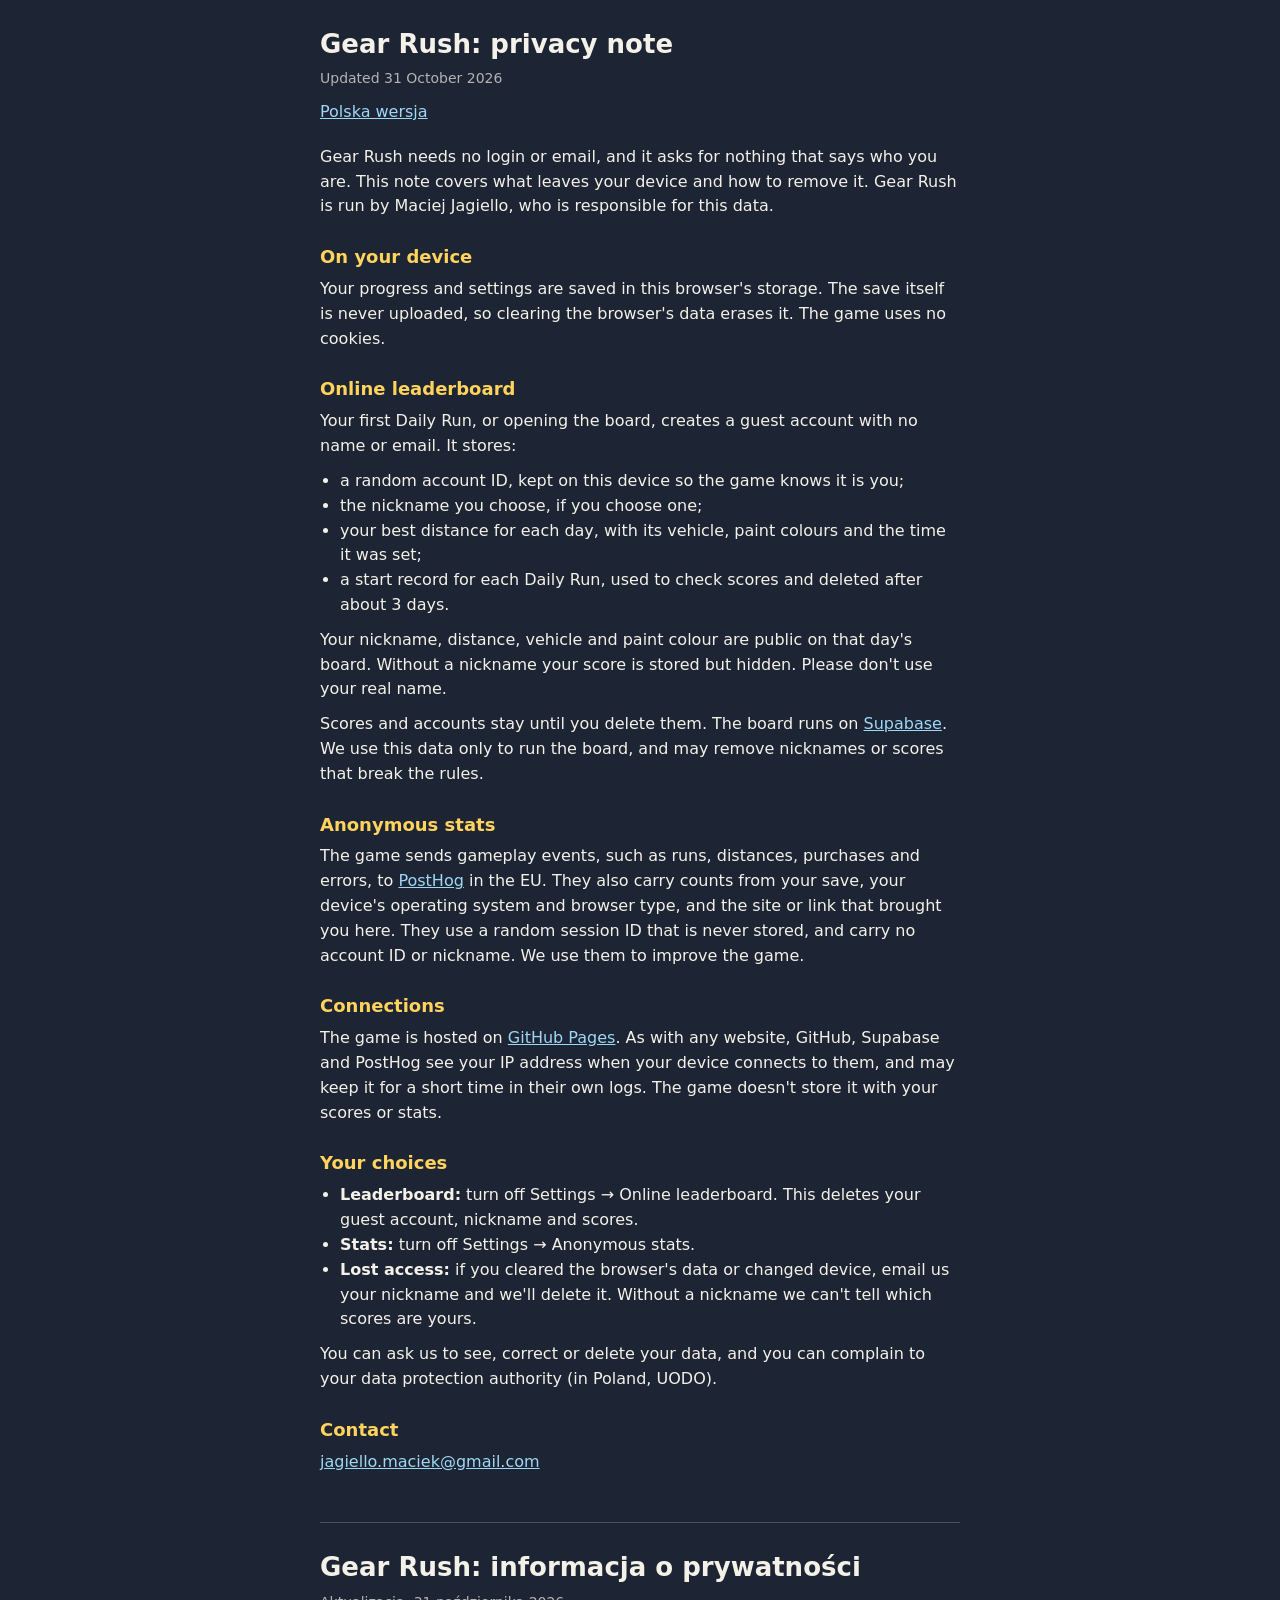
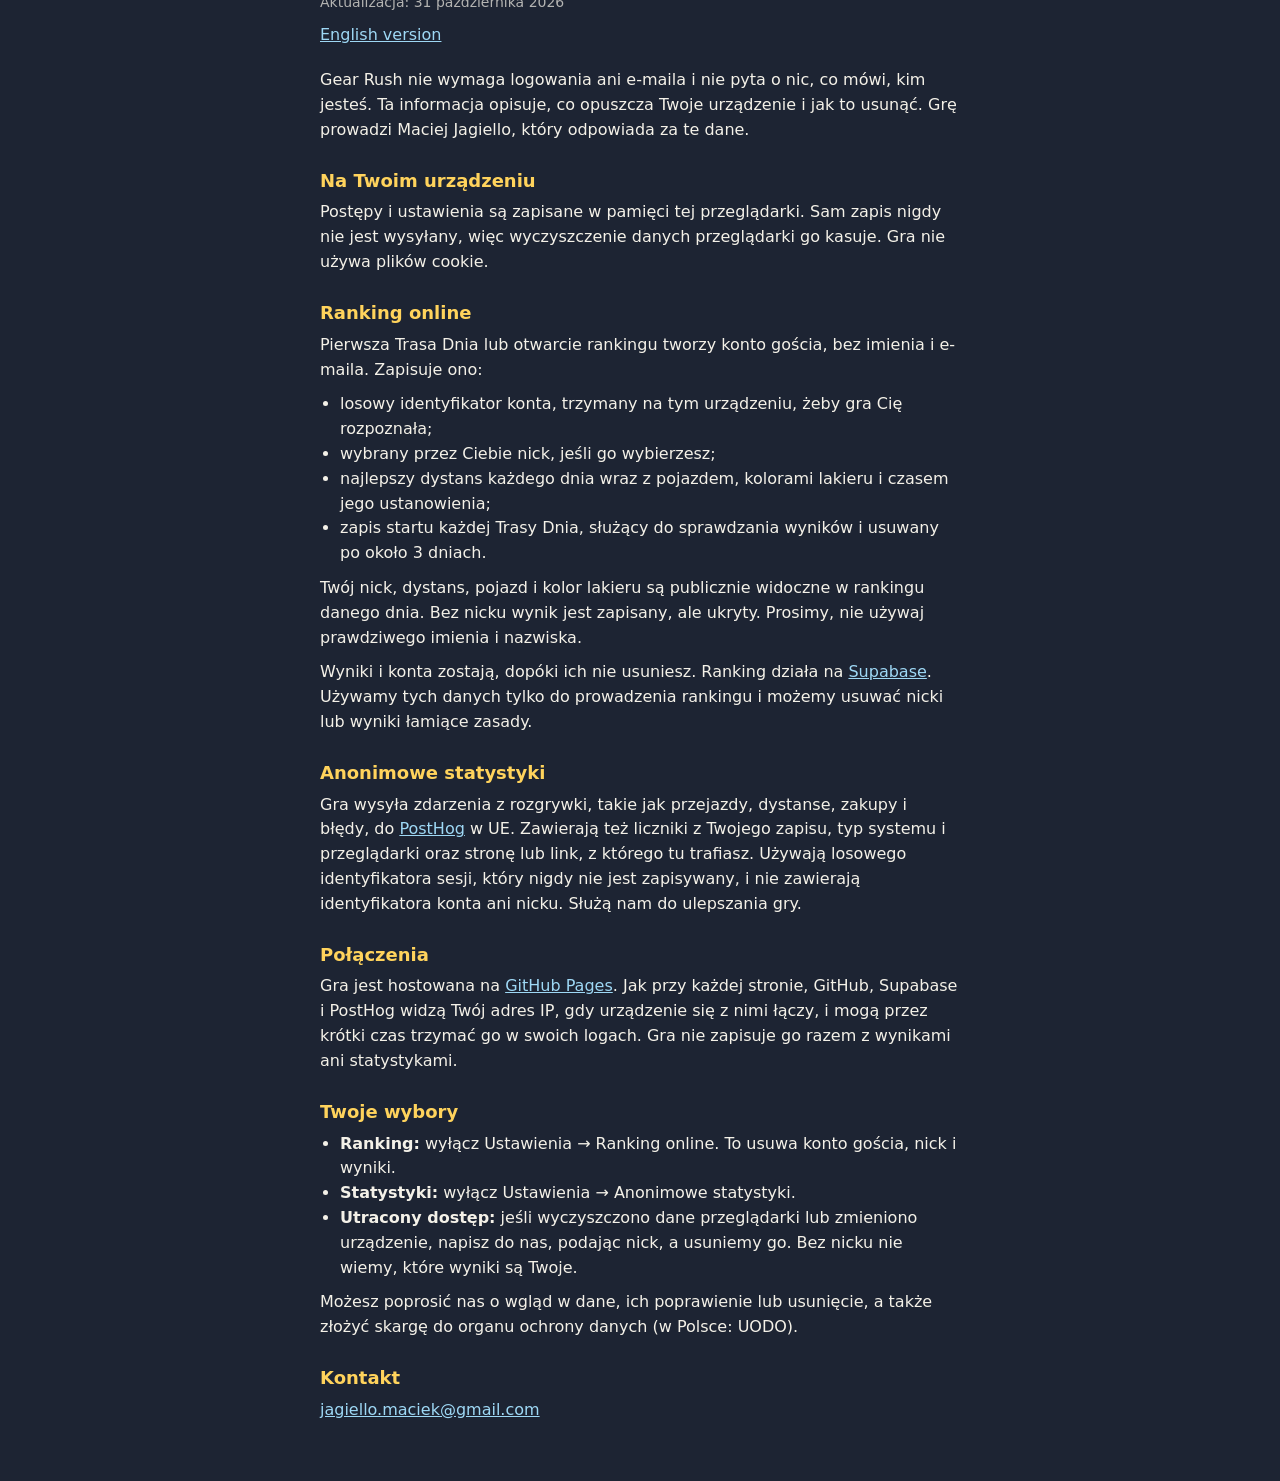
==== privacy.html @ ef878d37 "Deploy Gear Rush 0.20.0 (9a7d1e7)" ====
<!doctype html>
<html lang="en">
  <head>
    <meta charset="UTF-8" />
    <meta name="viewport" content="width=device-width, initial-scale=1" />
    <meta name="robots" content="noindex" />
    <title>Gear Rush: privacy note</title>
    <link rel="icon" type="image/svg+xml" href="favicon.svg" />
    <style>
      body { margin: 0; background: #1d2433; color: #f4f1e8; font: 16px/1.55 system-ui, -apple-system, "Segoe UI", Roboto, sans-serif; }
      main { max-width: 640px; margin: 0 auto; padding: 24px 20px 48px; }
      h1 { font-size: 26px; margin: 0 0 4px; }
      h2 { font-size: 18px; margin: 24px 0 6px; color: #ffd35c; }
      p, ul { margin: 0 0 10px; }
      ul { padding-left: 20px; }
      a { color: #9ed8f5; }
      .meta { opacity: 0.7; font-size: 14px; }
      .lang { margin: 0 0 20px; }
      section + section { margin-top: 48px; padding-top: 24px; border-top: 1px solid rgba(255, 255, 255, 0.2); }
    </style>
  </head>
  <body>
    <main>
      <section id="en" lang="en">
        <h1>Gear Rush: privacy note</h1>
        <p class="meta">Updated 31 October 2026</p>
        <p class="lang"><a href="#pl">Polska wersja</a></p>
        <p>Gear Rush needs no login or email, and it asks for nothing that says who you are. This note covers what leaves your device and how to remove it. Gear Rush is run by Maciej Jagiello, who is responsible for this data.</p>

        <h2>On your device</h2>
        <p>Your progress and settings are saved in this browser's storage. The save itself is never uploaded, so clearing the browser's data erases it. The game uses no cookies.</p>

        <h2>Online leaderboard</h2>
        <p>Your first Daily Run, or opening the board, creates a guest account with no name or email. It stores:</p>
        <ul>
          <li>a random account ID, kept on this device so the game knows it is you;</li>
          <li>the nickname you choose, if you choose one;</li>
          <li>your best distance for each day, with its vehicle, paint colours and the time it was set;</li>
          <li>a start record for each Daily Run, used to check scores and deleted after about 3 days.</li>
        </ul>
        <p>Your nickname, distance, vehicle and paint colour are public on that day's board. Without a nickname your score is stored but hidden. Please don't use your real name.</p>
        <p>Scores and accounts stay until you delete them. The board runs on <a href="https://supabase.com/privacy">Supabase</a>. We use this data only to run the board, and may remove nicknames or scores that break the rules.</p>

        <h2>Anonymous stats</h2>
        <p>The game sends gameplay events, such as runs, distances, purchases and errors, to <a href="https://posthog.com/privacy">PostHog</a> in the EU. They also carry counts from your save, your device's operating system and browser type, and the site or link that brought you here. They use a random session ID that is never stored, and carry no account ID or nickname. We use them to improve the game.</p>

        <h2>Connections</h2>
        <p>The game is hosted on <a href="https://docs.github.com/en/site-policy/privacy-policies/github-general-privacy-statement">GitHub Pages</a>. As with any website, GitHub, Supabase and PostHog see your IP address when your device connects to them, and may keep it for a short time in their own logs. The game doesn't store it with your scores or stats.</p>

        <h2>Your choices</h2>
        <ul>
          <li><strong>Leaderboard:</strong> turn off Settings → Online leaderboard. This deletes your guest account, nickname and scores.</li>
          <li><strong>Stats:</strong> turn off Settings → Anonymous stats.</li>
          <li><strong>Lost access:</strong> if you cleared the browser's data or changed device, email us your nickname and we'll delete it. Without a nickname we can't tell which scores are yours.</li>
        </ul>
        <p>You can ask us to see, correct or delete your data, and you can complain to your data protection authority (in Poland, UODO).</p>

        <h2>Contact</h2>
        <p><a href="mailto:jagiello.maciek@gmail.com">jagiello.maciek@gmail.com</a></p>
      </section>

      <section id="pl" lang="pl">
        <h1>Gear Rush: informacja o prywatności</h1>
        <p class="meta">Aktualizacja: 31 października 2026</p>
        <p class="lang"><a href="#en">English version</a></p>
        <p>Gear Rush nie wymaga logowania ani e-maila i nie pyta o nic, co mówi, kim jesteś. Ta informacja opisuje, co opuszcza Twoje urządzenie i jak to usunąć. Grę prowadzi Maciej Jagiello, który odpowiada za te dane.</p>

        <h2>Na Twoim urządzeniu</h2>
        <p>Postępy i ustawienia są zapisane w pamięci tej przeglądarki. Sam zapis nigdy nie jest wysyłany, więc wyczyszczenie danych przeglądarki go kasuje. Gra nie używa plików cookie.</p>

        <h2>Ranking online</h2>
        <p>Pierwsza Trasa Dnia lub otwarcie rankingu tworzy konto gościa, bez imienia i e-maila. Zapisuje ono:</p>
        <ul>
          <li>losowy identyfikator konta, trzymany na tym urządzeniu, żeby gra Cię rozpoznała;</li>
          <li>wybrany przez Ciebie nick, jeśli go wybierzesz;</li>
          <li>najlepszy dystans każdego dnia wraz z pojazdem, kolorami lakieru i czasem jego ustanowienia;</li>
          <li>zapis startu każdej Trasy Dnia, służący do sprawdzania wyników i usuwany po około 3 dniach.</li>
        </ul>
        <p>Twój nick, dystans, pojazd i kolor lakieru są publicznie widoczne w rankingu danego dnia. Bez nicku wynik jest zapisany, ale ukryty. Prosimy, nie używaj prawdziwego imienia i nazwiska.</p>
        <p>Wyniki i konta zostają, dopóki ich nie usuniesz. Ranking działa na <a href="https://supabase.com/privacy">Supabase</a>. Używamy tych danych tylko do prowadzenia rankingu i możemy usuwać nicki lub wyniki łamiące zasady.</p>

        <h2>Anonimowe statystyki</h2>
        <p>Gra wysyła zdarzenia z rozgrywki, takie jak przejazdy, dystanse, zakupy i błędy, do <a href="https://posthog.com/privacy">PostHog</a> w UE. Zawierają też liczniki z Twojego zapisu, typ systemu i przeglądarki oraz stronę lub link, z którego tu trafiasz. Używają losowego identyfikatora sesji, który nigdy nie jest zapisywany, i nie zawierają identyfikatora konta ani nicku. Służą nam do ulepszania gry.</p>

        <h2>Połączenia</h2>
        <p>Gra jest hostowana na <a href="https://docs.github.com/en/site-policy/privacy-policies/github-general-privacy-statement">GitHub Pages</a>. Jak przy każdej stronie, GitHub, Supabase i PostHog widzą Twój adres IP, gdy urządzenie się z nimi łączy, i mogą przez krótki czas trzymać go w swoich logach. Gra nie zapisuje go razem z wynikami ani statystykami.</p>

        <h2>Twoje wybory</h2>
        <ul>
          <li><strong>Ranking:</strong> wyłącz Ustawienia → Ranking online. To usuwa konto gościa, nick i wyniki.</li>
          <li><strong>Statystyki:</strong> wyłącz Ustawienia → Anonimowe statystyki.</li>
          <li><strong>Utracony dostęp:</strong> jeśli wyczyszczono dane przeglądarki lub zmieniono urządzenie, napisz do nas, podając nick, a usuniemy go. Bez nicku nie wiemy, które wyniki są Twoje.</li>
        </ul>
        <p>Możesz poprosić nas o wgląd w dane, ich poprawienie lub usunięcie, a także złożyć skargę do organu ochrony danych (w Polsce: UODO).</p>

        <h2>Kontakt</h2>
        <p><a href="mailto:jagiello.maciek@gmail.com">jagiello.maciek@gmail.com</a></p>
      </section>
    </main>
  </body>
</html>
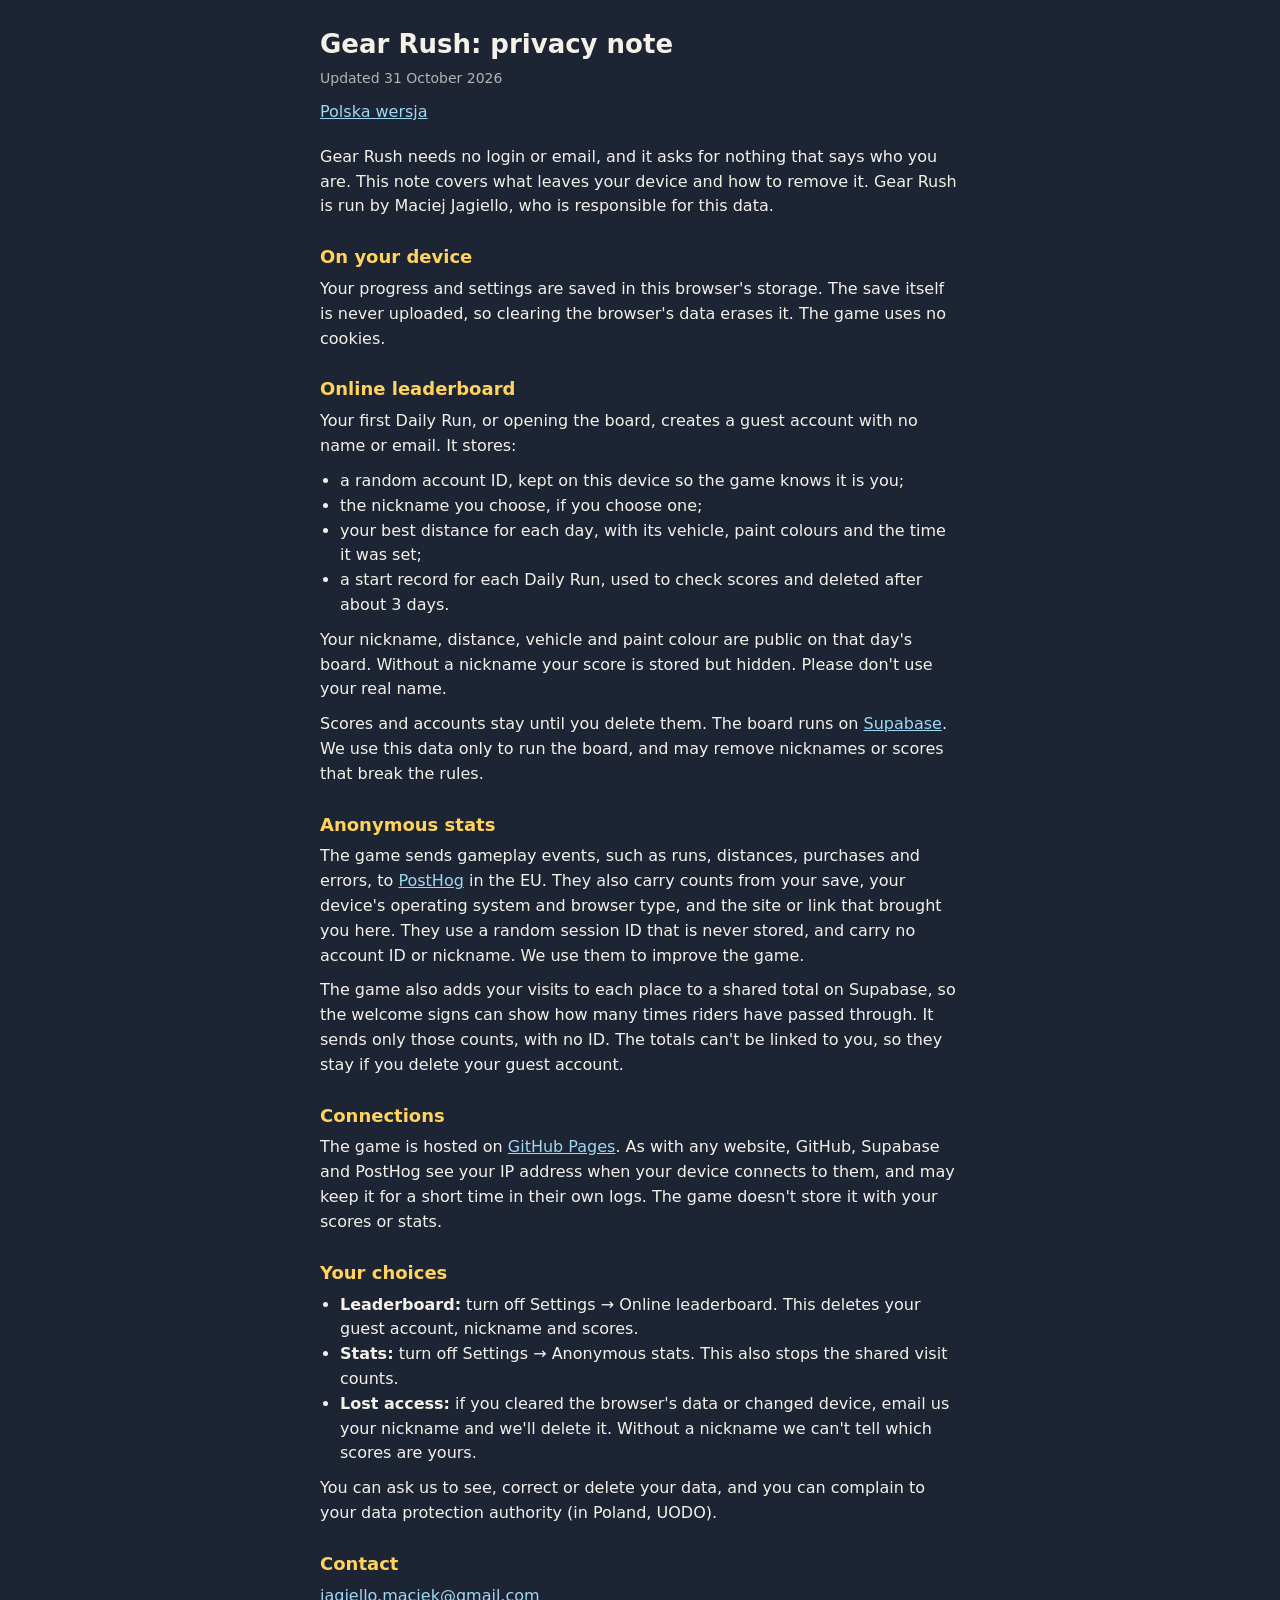
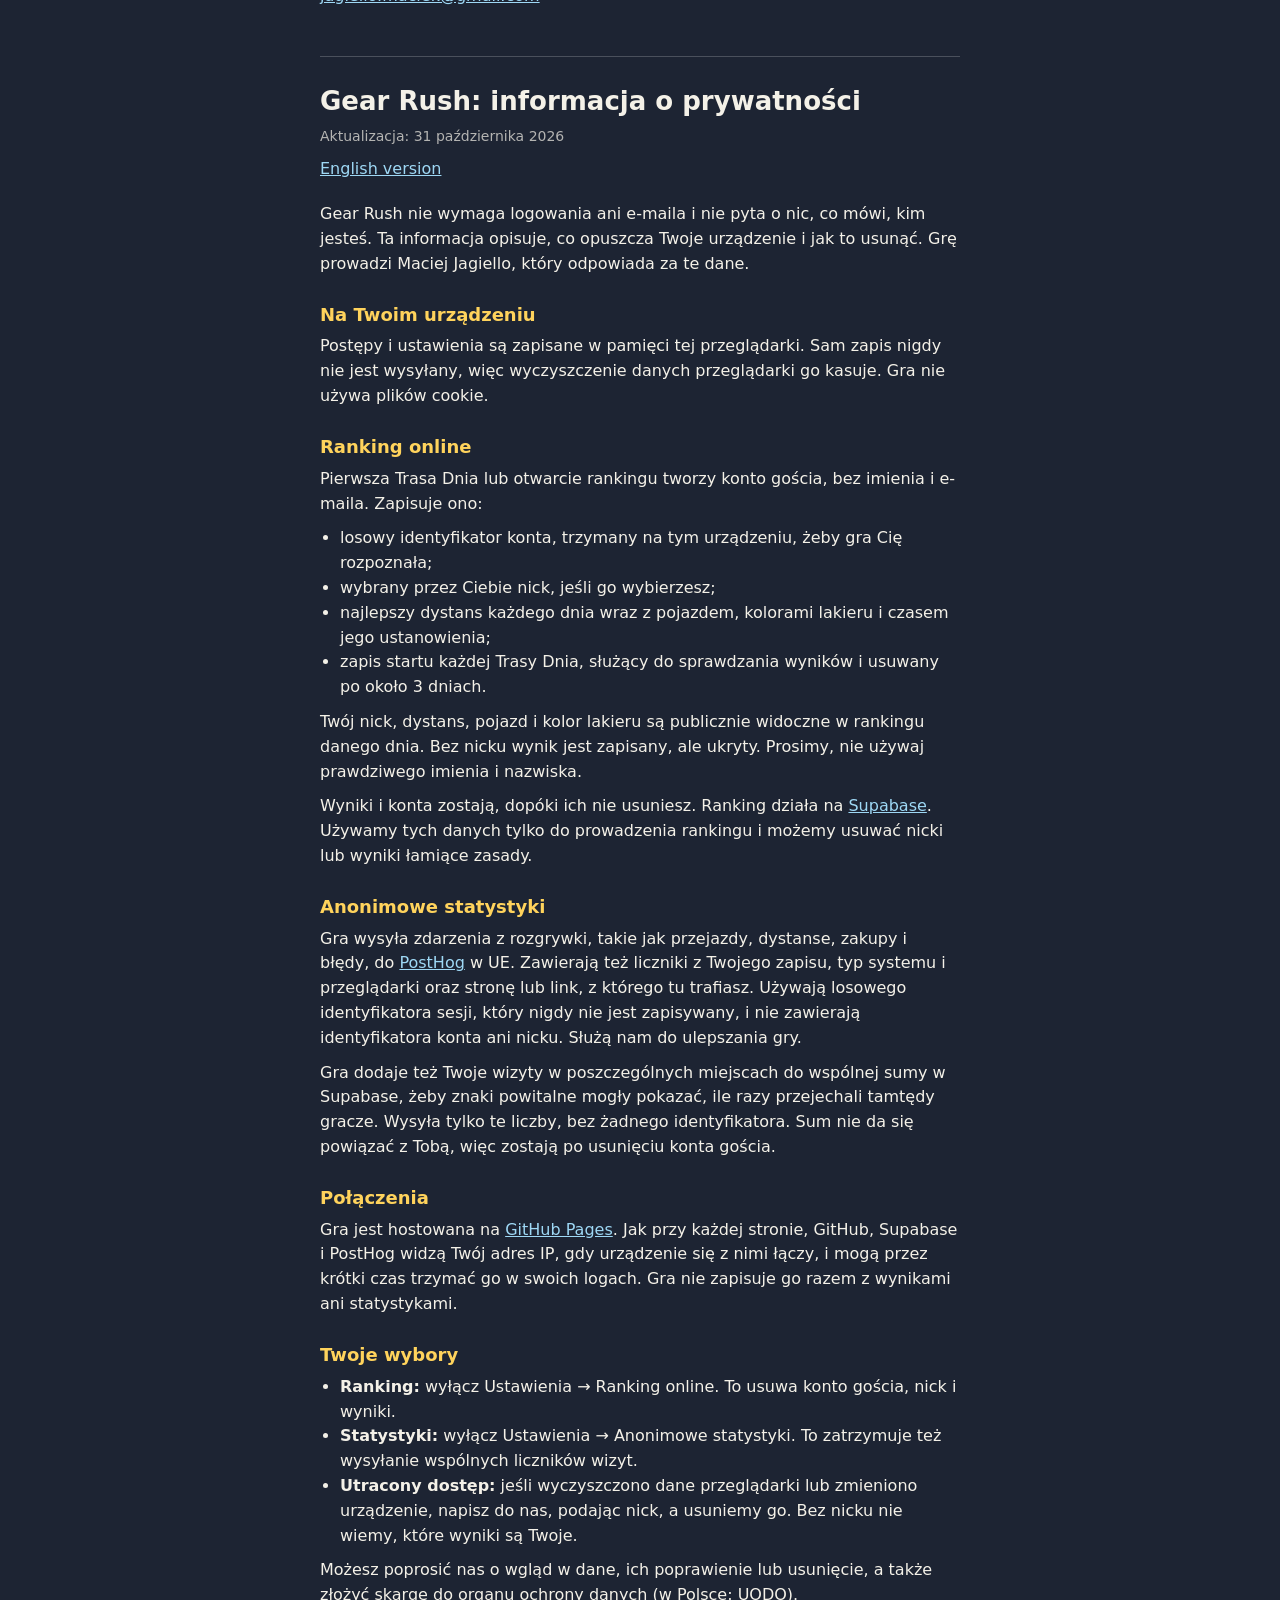
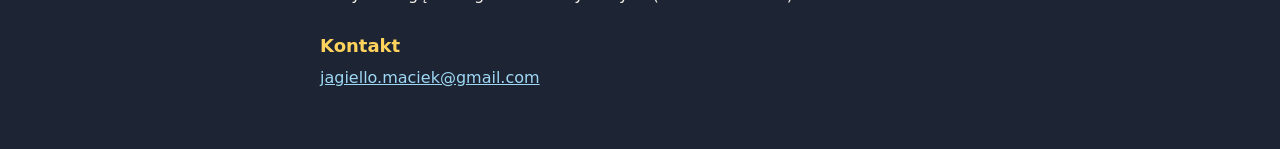
==== commit 25a40e8b: "Deploy Gear Rush 0.25.0 (80f4974)" ====
--- a/privacy.html
+++ b/privacy.html
@@ -43,6 +43,7 @@
 
         <h2>Anonymous stats</h2>
         <p>The game sends gameplay events, such as runs, distances, purchases and errors, to <a href="https://posthog.com/privacy">PostHog</a> in the EU. They also carry counts from your save, your device's operating system and browser type, and the site or link that brought you here. They use a random session ID that is never stored, and carry no account ID or nickname. We use them to improve the game.</p>
+        <p>The game also adds your visits to each place to a shared total on Supabase, so the welcome signs can show how many times riders have passed through. It sends only those counts, with no ID. The totals can't be linked to you, so they stay if you delete your guest account.</p>
 
         <h2>Connections</h2>
         <p>The game is hosted on <a href="https://docs.github.com/en/site-policy/privacy-policies/github-general-privacy-statement">GitHub Pages</a>. As with any website, GitHub, Supabase and PostHog see your IP address when your device connects to them, and may keep it for a short time in their own logs. The game doesn't store it with your scores or stats.</p>
@@ -50,7 +51,7 @@
         <h2>Your choices</h2>
         <ul>
           <li><strong>Leaderboard:</strong> turn off Settings → Online leaderboard. This deletes your guest account, nickname and scores.</li>
-          <li><strong>Stats:</strong> turn off Settings → Anonymous stats.</li>
+          <li><strong>Stats:</strong> turn off Settings → Anonymous stats. This also stops the shared visit counts.</li>
           <li><strong>Lost access:</strong> if you cleared the browser's data or changed device, email us your nickname and we'll delete it. Without a nickname we can't tell which scores are yours.</li>
         </ul>
         <p>You can ask us to see, correct or delete your data, and you can complain to your data protection authority (in Poland, UODO).</p>
@@ -81,6 +82,7 @@
 
         <h2>Anonimowe statystyki</h2>
         <p>Gra wysyła zdarzenia z rozgrywki, takie jak przejazdy, dystanse, zakupy i błędy, do <a href="https://posthog.com/privacy">PostHog</a> w UE. Zawierają też liczniki z Twojego zapisu, typ systemu i przeglądarki oraz stronę lub link, z którego tu trafiasz. Używają losowego identyfikatora sesji, który nigdy nie jest zapisywany, i nie zawierają identyfikatora konta ani nicku. Służą nam do ulepszania gry.</p>
+        <p>Gra dodaje też Twoje wizyty w poszczególnych miejscach do wspólnej sumy w Supabase, żeby znaki powitalne mogły pokazać, ile razy przejechali tamtędy gracze. Wysyła tylko te liczby, bez żadnego identyfikatora. Sum nie da się powiązać z Tobą, więc zostają po usunięciu konta gościa.</p>
 
         <h2>Połączenia</h2>
         <p>Gra jest hostowana na <a href="https://docs.github.com/en/site-policy/privacy-policies/github-general-privacy-statement">GitHub Pages</a>. Jak przy każdej stronie, GitHub, Supabase i PostHog widzą Twój adres IP, gdy urządzenie się z nimi łączy, i mogą przez krótki czas trzymać go w swoich logach. Gra nie zapisuje go razem z wynikami ani statystykami.</p>
@@ -88,7 +90,7 @@
         <h2>Twoje wybory</h2>
         <ul>
           <li><strong>Ranking:</strong> wyłącz Ustawienia → Ranking online. To usuwa konto gościa, nick i wyniki.</li>
-          <li><strong>Statystyki:</strong> wyłącz Ustawienia → Anonimowe statystyki.</li>
+          <li><strong>Statystyki:</strong> wyłącz Ustawienia → Anonimowe statystyki. To zatrzymuje też wysyłanie wspólnych liczników wizyt.</li>
           <li><strong>Utracony dostęp:</strong> jeśli wyczyszczono dane przeglądarki lub zmieniono urządzenie, napisz do nas, podając nick, a usuniemy go. Bez nicku nie wiemy, które wyniki są Twoje.</li>
         </ul>
         <p>Możesz poprosić nas o wgląd w dane, ich poprawienie lub usunięcie, a także złożyć skargę do organu ochrony danych (w Polsce: UODO).</p>
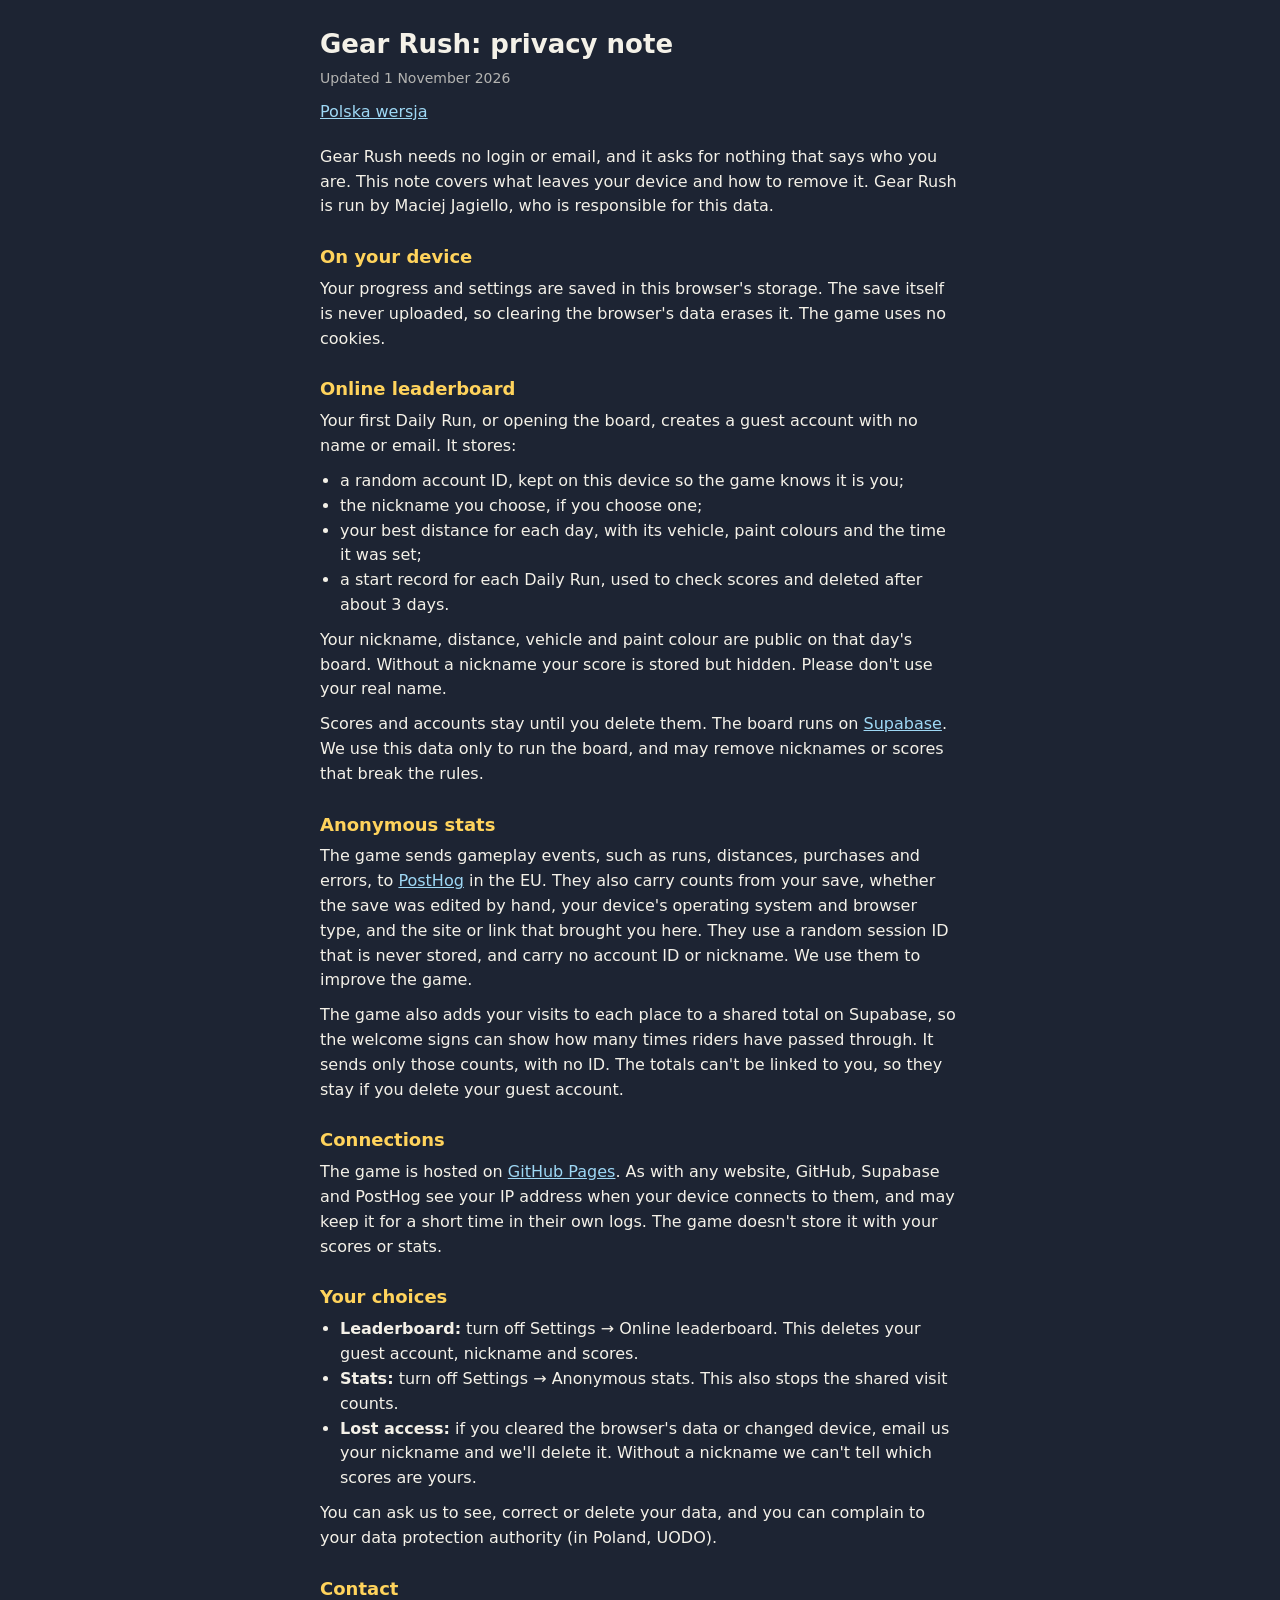
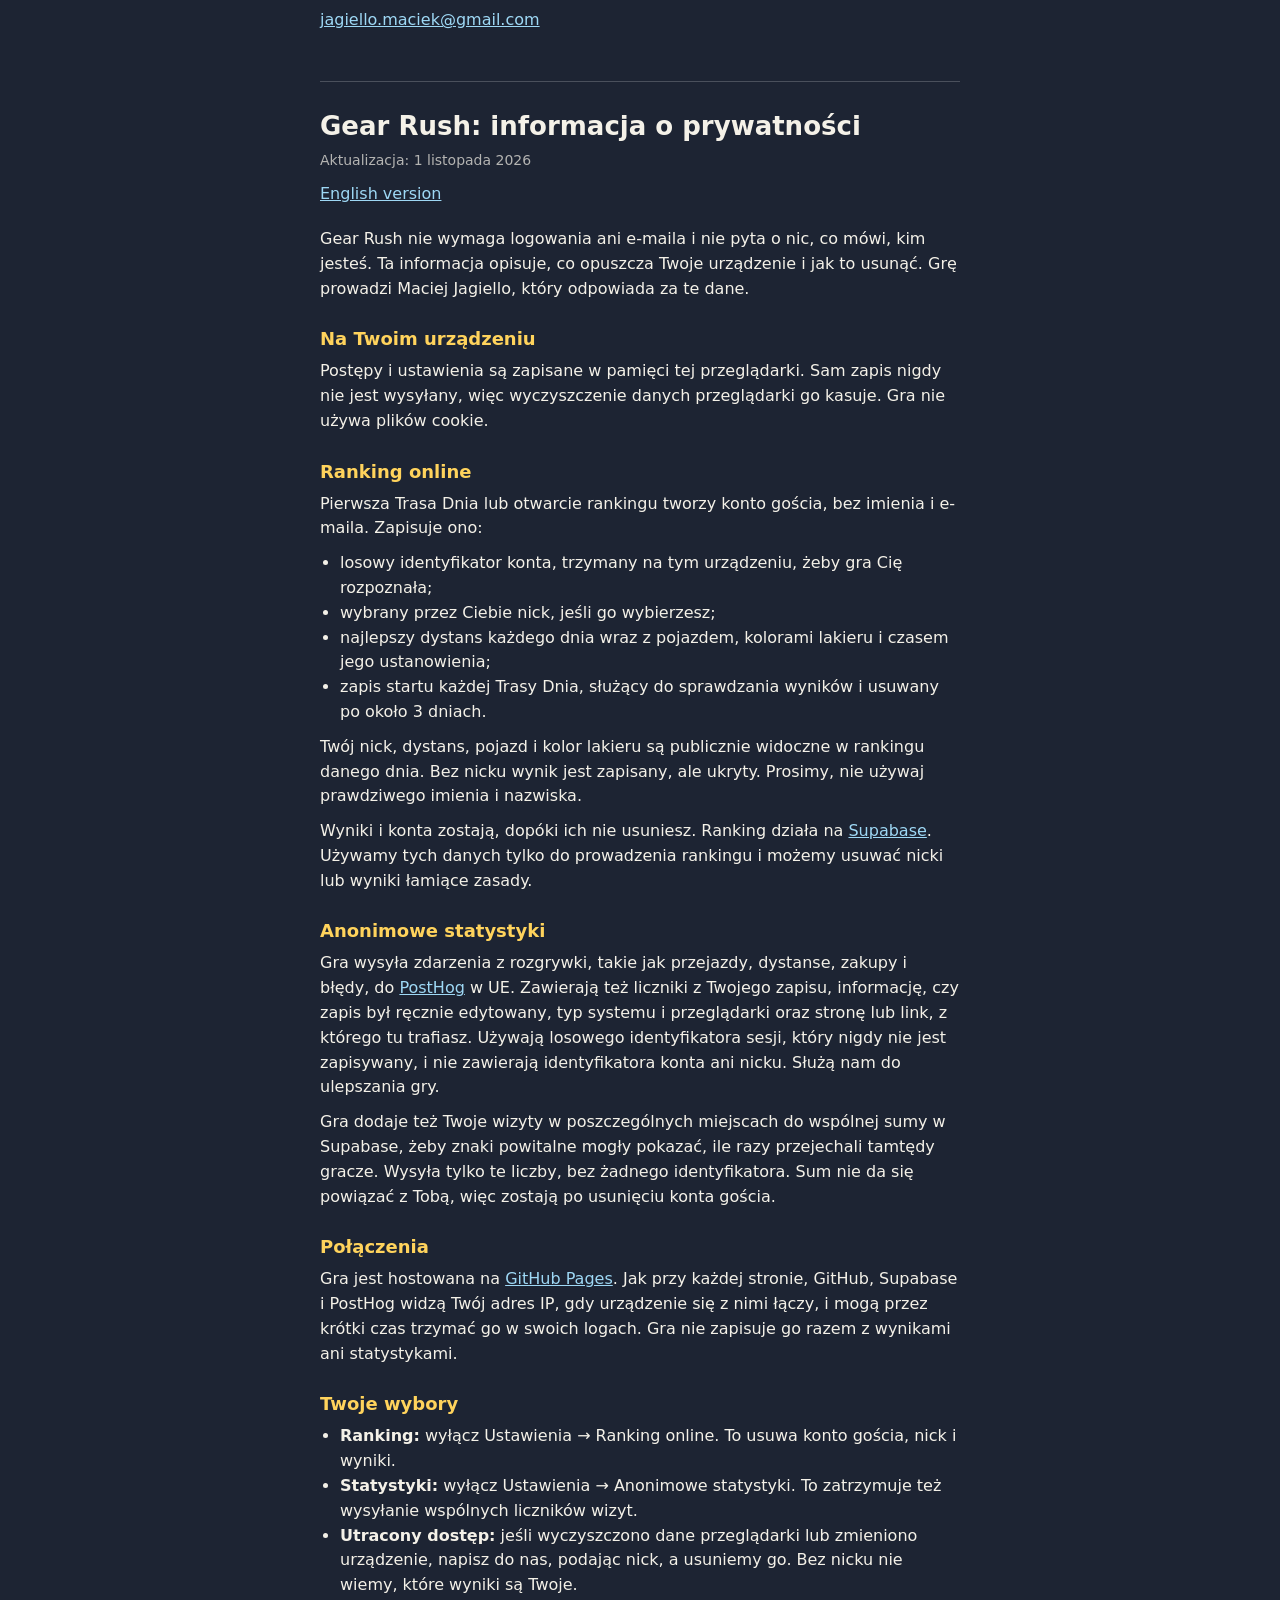
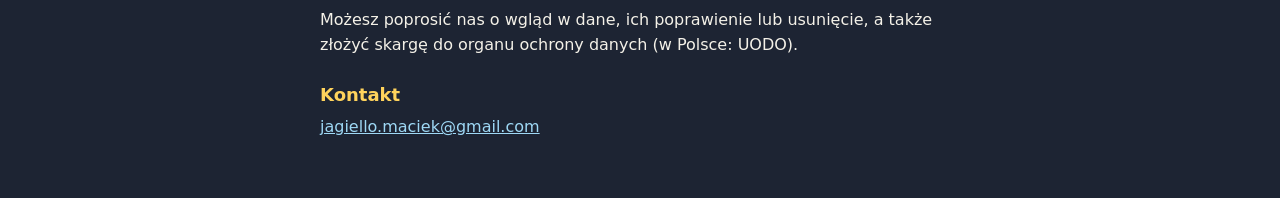
==== commit 93a47b5f: "Deploy Gear Rush 0.28.0 (36b96c4) Co-Authored-By: Claude Opus 5.5 <noreply@anthropic.com>" ====
--- a/privacy.html
+++ b/privacy.html
@@ -23,7 +23,7 @@
     <main>
       <section id="en" lang="en">
         <h1>Gear Rush: privacy note</h1>
-        <p class="meta">Updated 31 October 2026</p>
+        <p class="meta">Updated 1 November 2026</p>
         <p class="lang"><a href="#pl">Polska wersja</a></p>
         <p>Gear Rush needs no login or email, and it asks for nothing that says who you are. This note covers what leaves your device and how to remove it. Gear Rush is run by Maciej Jagiello, who is responsible for this data.</p>
 
@@ -42,7 +42,7 @@
         <p>Scores and accounts stay until you delete them. The board runs on <a href="https://supabase.com/privacy">Supabase</a>. We use this data only to run the board, and may remove nicknames or scores that break the rules.</p>
 
         <h2>Anonymous stats</h2>
-        <p>The game sends gameplay events, such as runs, distances, purchases and errors, to <a href="https://posthog.com/privacy">PostHog</a> in the EU. They also carry counts from your save, your device's operating system and browser type, and the site or link that brought you here. They use a random session ID that is never stored, and carry no account ID or nickname. We use them to improve the game.</p>
+        <p>The game sends gameplay events, such as runs, distances, purchases and errors, to <a href="https://posthog.com/privacy">PostHog</a> in the EU. They also carry counts from your save, whether the save was edited by hand, your device's operating system and browser type, and the site or link that brought you here. They use a random session ID that is never stored, and carry no account ID or nickname. We use them to improve the game.</p>
         <p>The game also adds your visits to each place to a shared total on Supabase, so the welcome signs can show how many times riders have passed through. It sends only those counts, with no ID. The totals can't be linked to you, so they stay if you delete your guest account.</p>
 
         <h2>Connections</h2>
@@ -62,7 +62,7 @@
 
       <section id="pl" lang="pl">
         <h1>Gear Rush: informacja o prywatności</h1>
-        <p class="meta">Aktualizacja: 31 października 2026</p>
+        <p class="meta">Aktualizacja: 1 listopada 2026</p>
         <p class="lang"><a href="#en">English version</a></p>
         <p>Gear Rush nie wymaga logowania ani e-maila i nie pyta o nic, co mówi, kim jesteś. Ta informacja opisuje, co opuszcza Twoje urządzenie i jak to usunąć. Grę prowadzi Maciej Jagiello, który odpowiada za te dane.</p>
 
@@ -81,7 +81,7 @@
         <p>Wyniki i konta zostają, dopóki ich nie usuniesz. Ranking działa na <a href="https://supabase.com/privacy">Supabase</a>. Używamy tych danych tylko do prowadzenia rankingu i możemy usuwać nicki lub wyniki łamiące zasady.</p>
 
         <h2>Anonimowe statystyki</h2>
-        <p>Gra wysyła zdarzenia z rozgrywki, takie jak przejazdy, dystanse, zakupy i błędy, do <a href="https://posthog.com/privacy">PostHog</a> w UE. Zawierają też liczniki z Twojego zapisu, typ systemu i przeglądarki oraz stronę lub link, z którego tu trafiasz. Używają losowego identyfikatora sesji, który nigdy nie jest zapisywany, i nie zawierają identyfikatora konta ani nicku. Służą nam do ulepszania gry.</p>
+        <p>Gra wysyła zdarzenia z rozgrywki, takie jak przejazdy, dystanse, zakupy i błędy, do <a href="https://posthog.com/privacy">PostHog</a> w UE. Zawierają też liczniki z Twojego zapisu, informację, czy zapis był ręcznie edytowany, typ systemu i przeglądarki oraz stronę lub link, z którego tu trafiasz. Używają losowego identyfikatora sesji, który nigdy nie jest zapisywany, i nie zawierają identyfikatora konta ani nicku. Służą nam do ulepszania gry.</p>
         <p>Gra dodaje też Twoje wizyty w poszczególnych miejscach do wspólnej sumy w Supabase, żeby znaki powitalne mogły pokazać, ile razy przejechali tamtędy gracze. Wysyła tylko te liczby, bez żadnego identyfikatora. Sum nie da się powiązać z Tobą, więc zostają po usunięciu konta gościa.</p>
 
         <h2>Połączenia</h2>
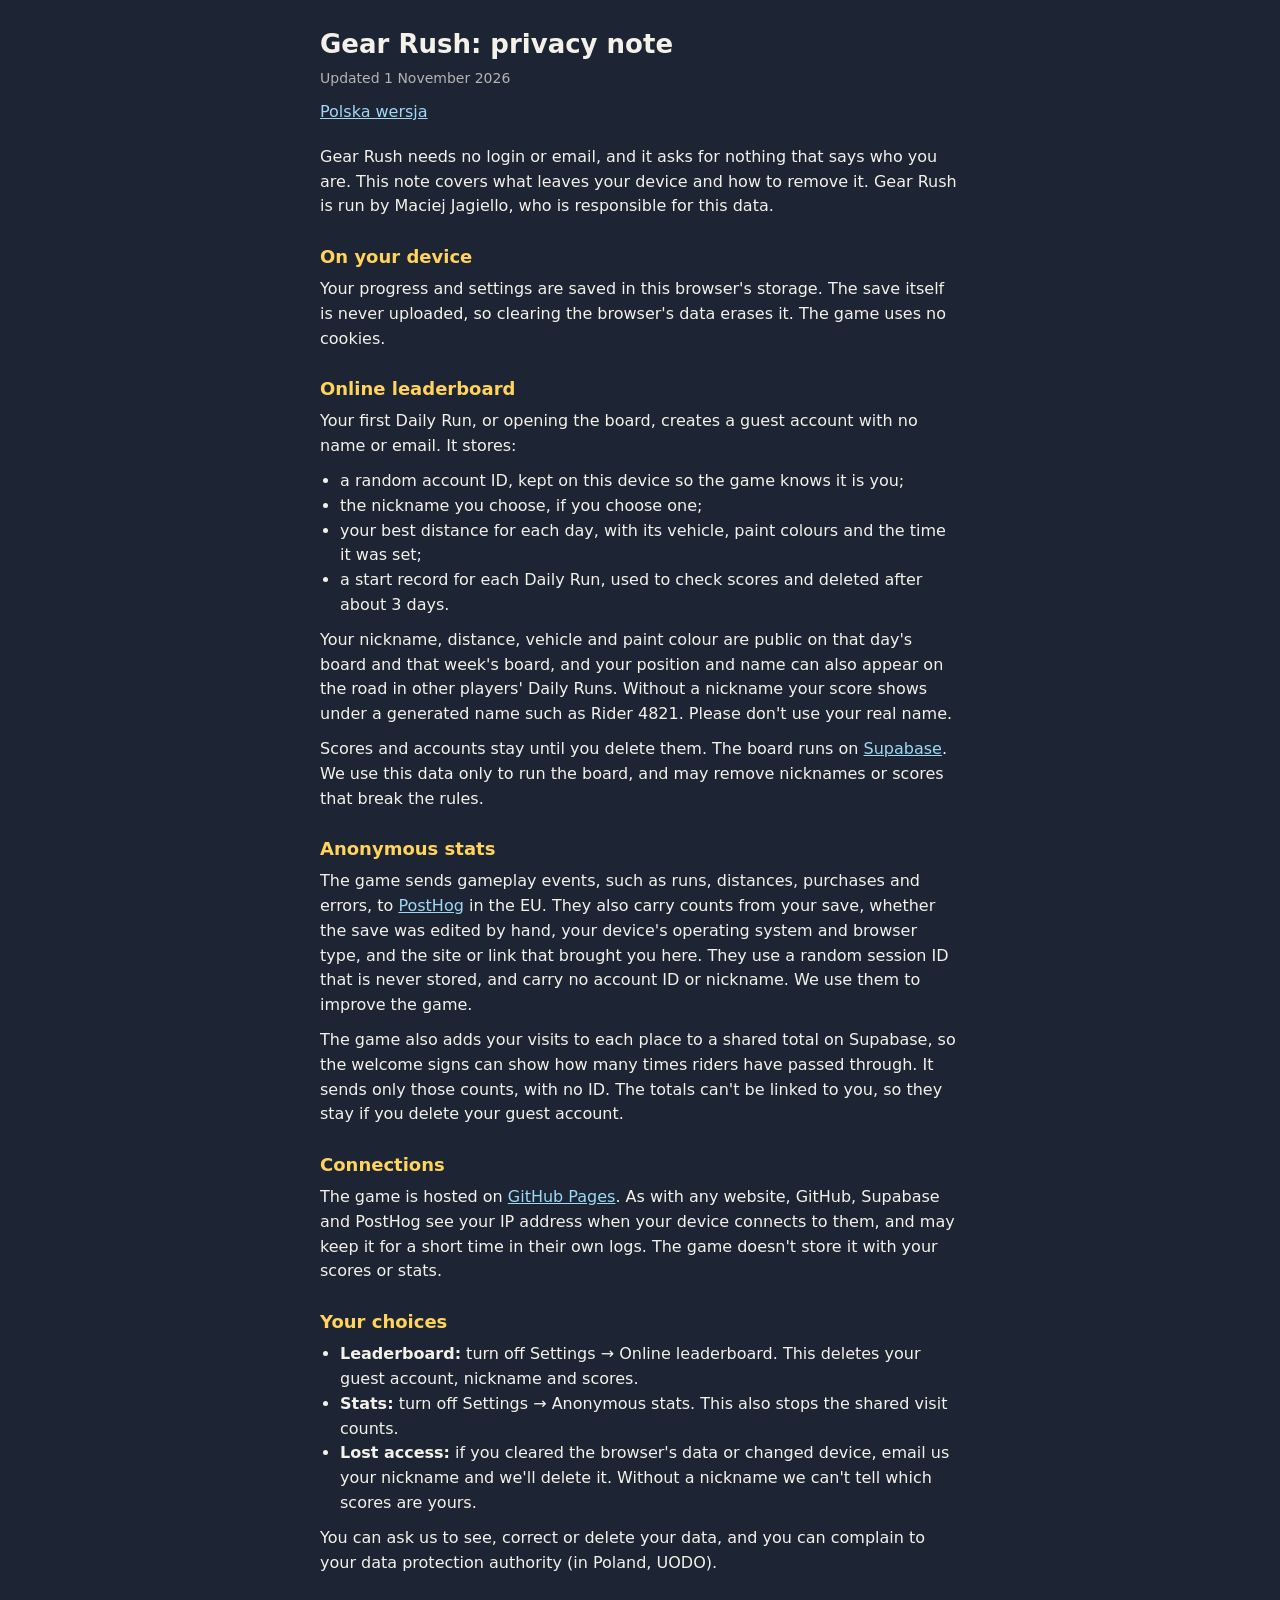
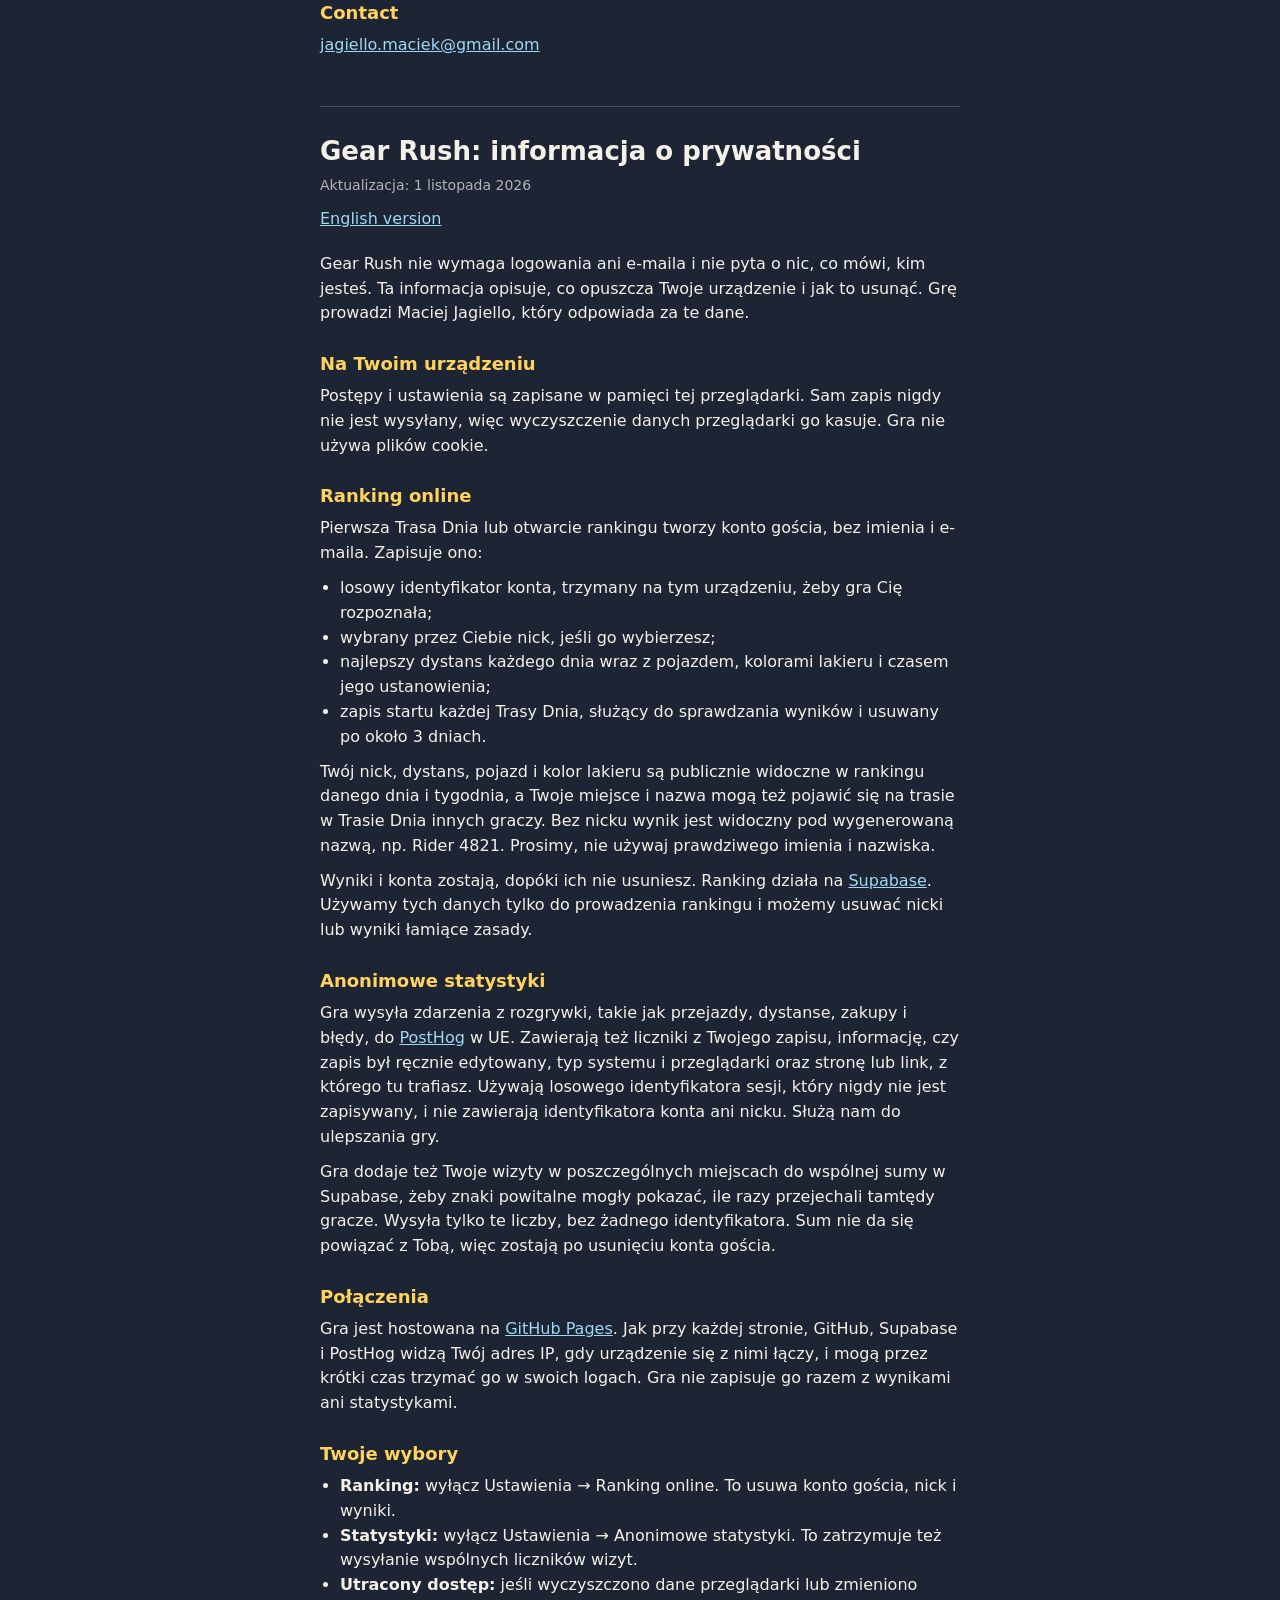
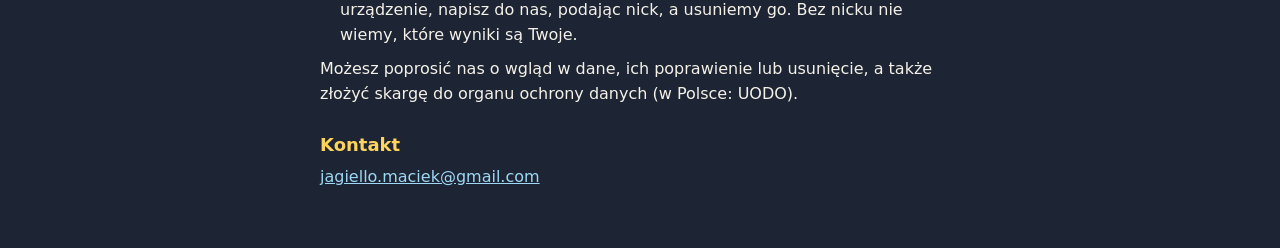
==== commit 7d28eda1: "Deploy Gear Rush 0.29.0 (b29e79b)" ====
--- a/privacy.html
+++ b/privacy.html
@@ -38,7 +38,7 @@
           <li>your best distance for each day, with its vehicle, paint colours and the time it was set;</li>
           <li>a start record for each Daily Run, used to check scores and deleted after about 3 days.</li>
         </ul>
-        <p>Your nickname, distance, vehicle and paint colour are public on that day's board. Without a nickname your score is stored but hidden. Please don't use your real name.</p>
+        <p>Your nickname, distance, vehicle and paint colour are public on that day's board and that week's board, and your position and name can also appear on the road in other players' Daily Runs. Without a nickname your score shows under a generated name such as Rider 4821. Please don't use your real name.</p>
         <p>Scores and accounts stay until you delete them. The board runs on <a href="https://supabase.com/privacy">Supabase</a>. We use this data only to run the board, and may remove nicknames or scores that break the rules.</p>
 
         <h2>Anonymous stats</h2>
@@ -77,7 +77,7 @@
           <li>najlepszy dystans każdego dnia wraz z pojazdem, kolorami lakieru i czasem jego ustanowienia;</li>
           <li>zapis startu każdej Trasy Dnia, służący do sprawdzania wyników i usuwany po około 3 dniach.</li>
         </ul>
-        <p>Twój nick, dystans, pojazd i kolor lakieru są publicznie widoczne w rankingu danego dnia. Bez nicku wynik jest zapisany, ale ukryty. Prosimy, nie używaj prawdziwego imienia i nazwiska.</p>
+        <p>Twój nick, dystans, pojazd i kolor lakieru są publicznie widoczne w rankingu danego dnia i tygodnia, a Twoje miejsce i nazwa mogą też pojawić się na trasie w Trasie Dnia innych graczy. Bez nicku wynik jest widoczny pod wygenerowaną nazwą, np. Rider 4821. Prosimy, nie używaj prawdziwego imienia i nazwiska.</p>
         <p>Wyniki i konta zostają, dopóki ich nie usuniesz. Ranking działa na <a href="https://supabase.com/privacy">Supabase</a>. Używamy tych danych tylko do prowadzenia rankingu i możemy usuwać nicki lub wyniki łamiące zasady.</p>
 
         <h2>Anonimowe statystyki</h2>
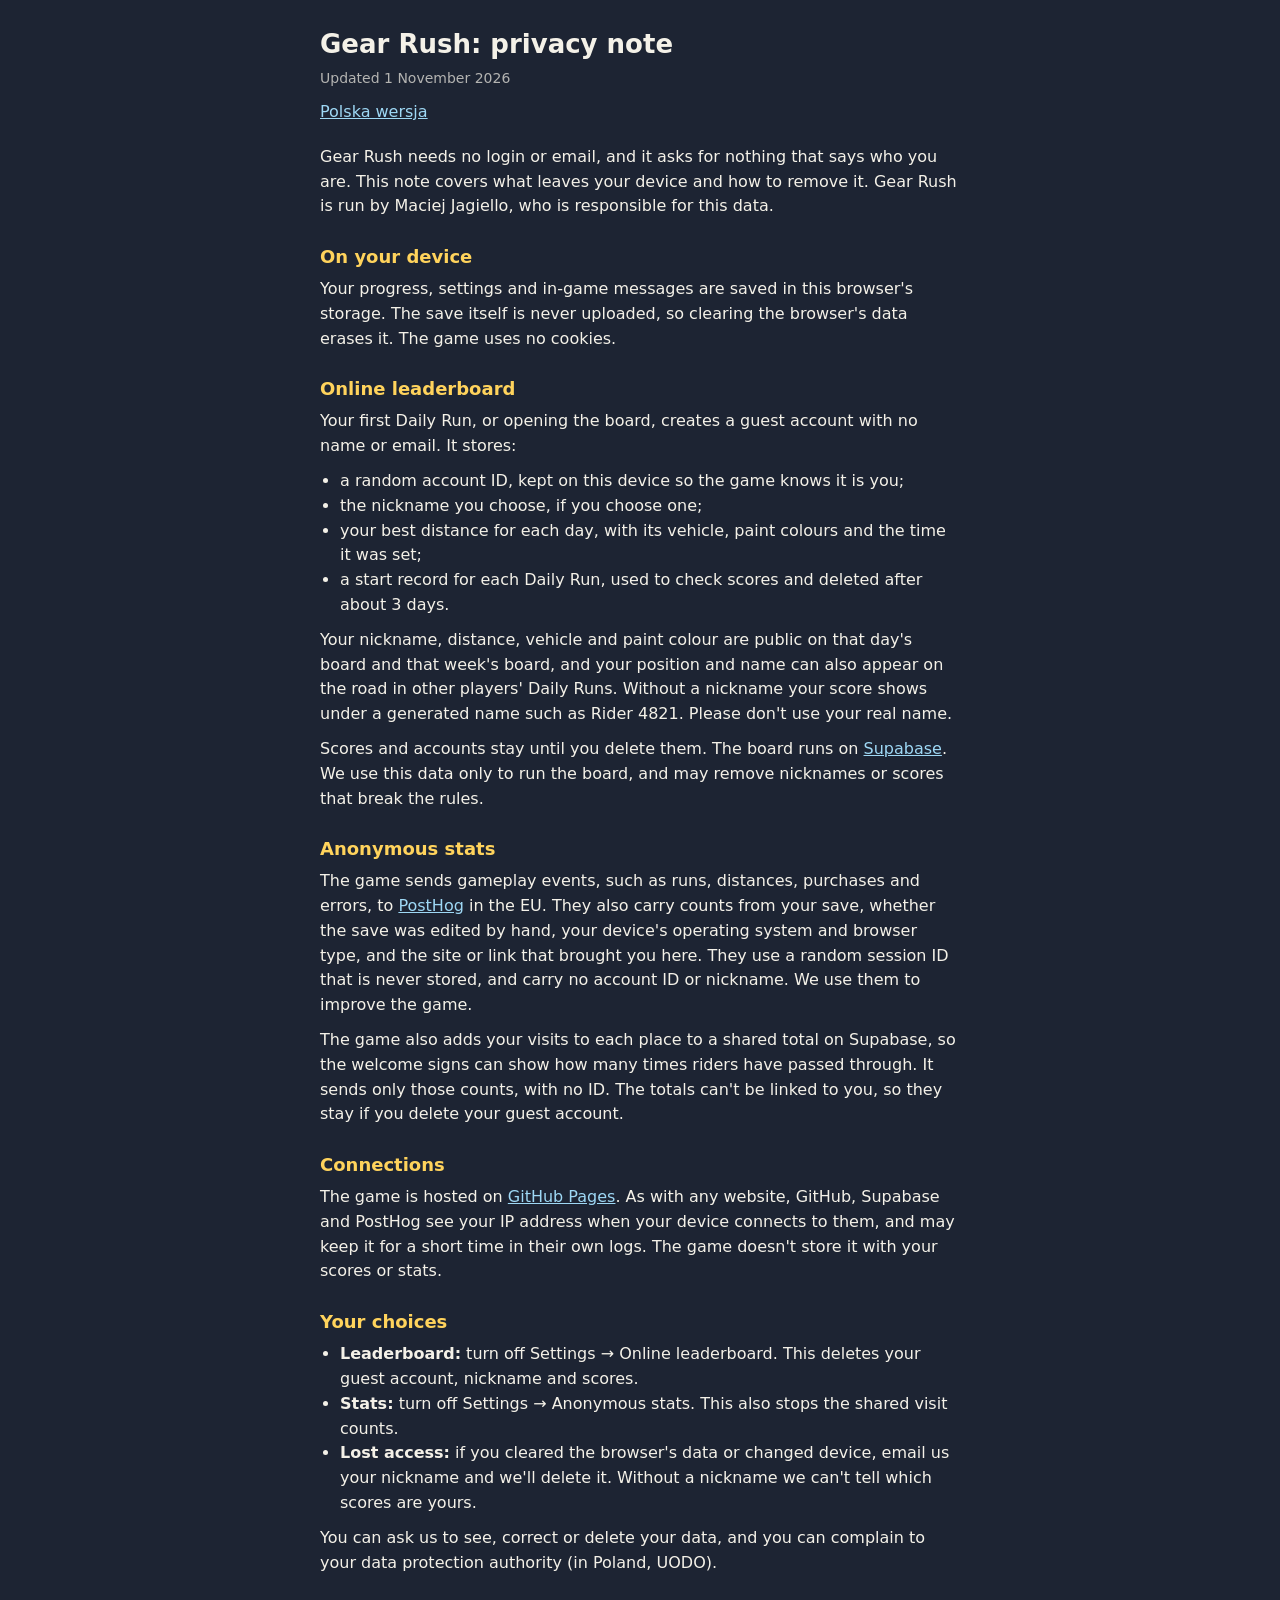
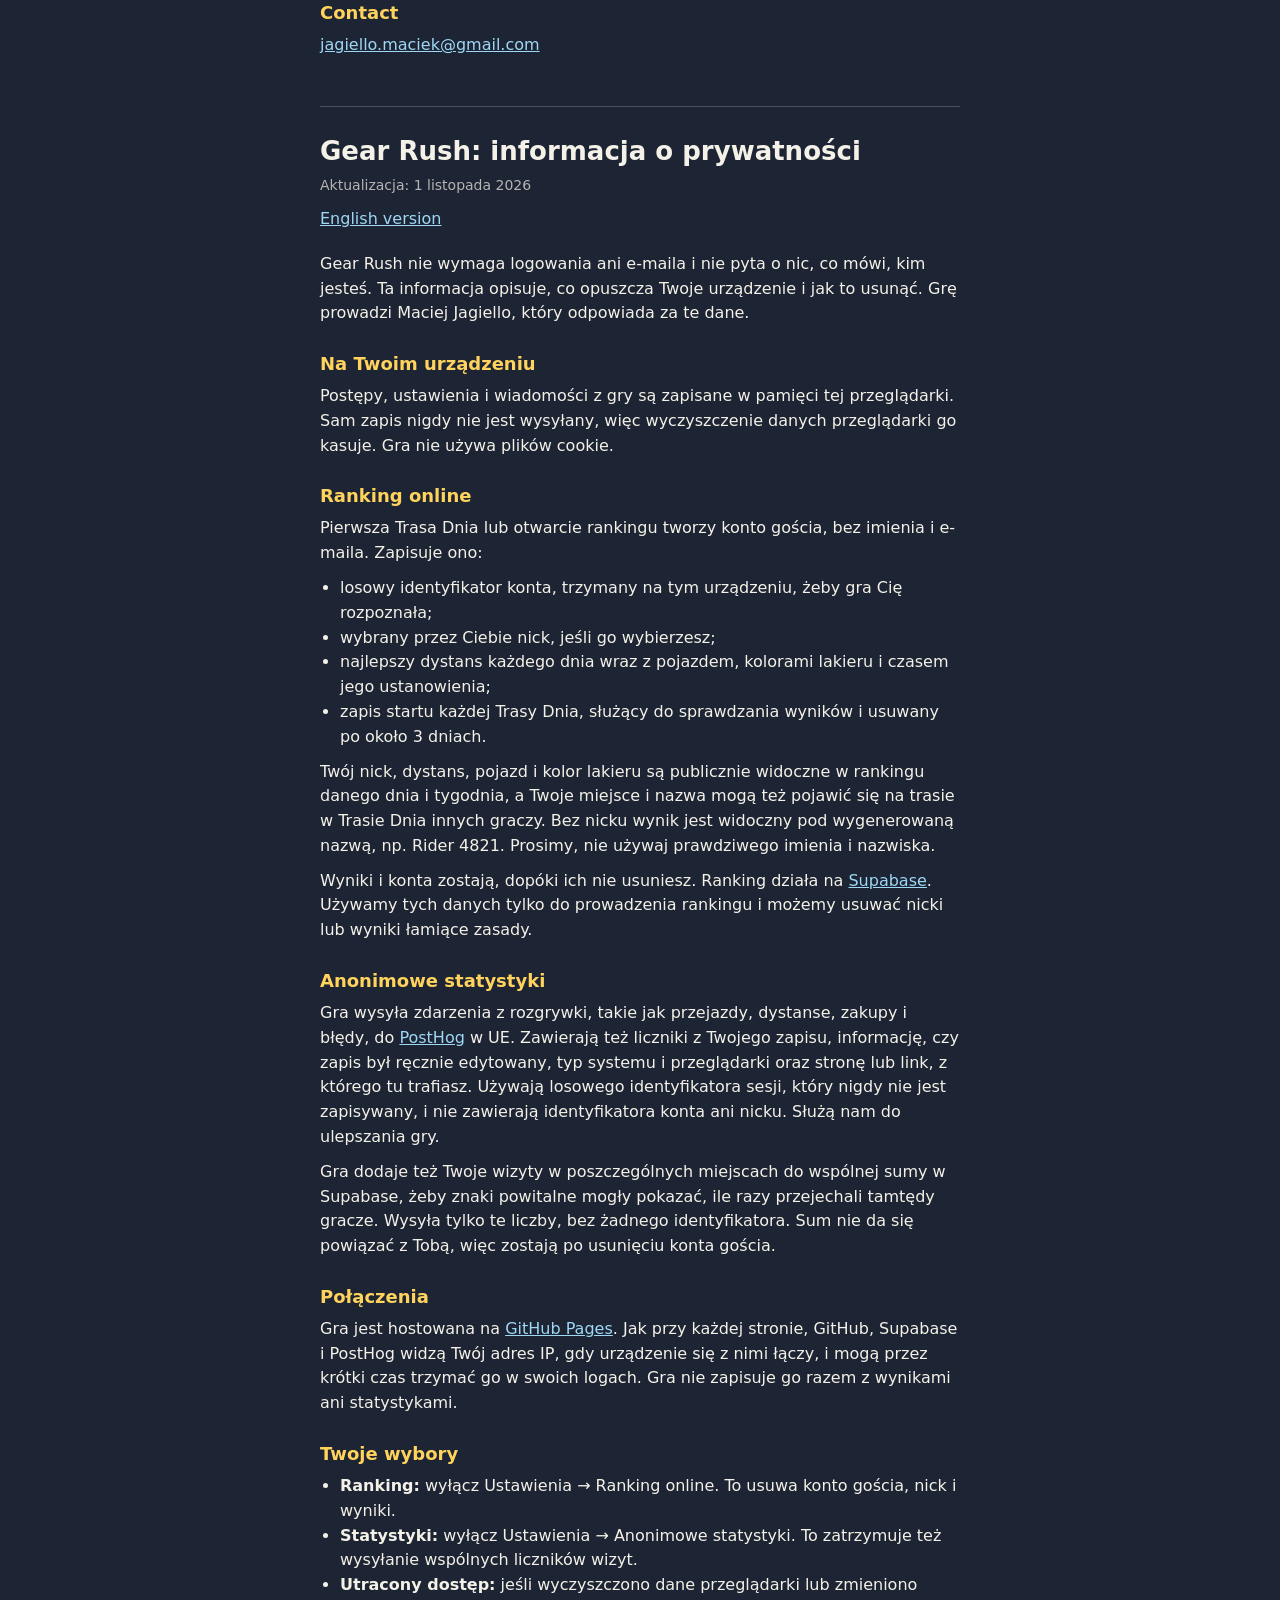
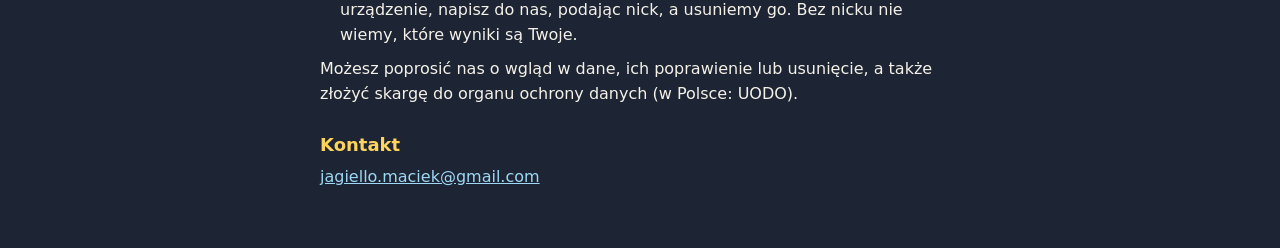
==== commit 75b9a830: "Deploy Gear Rush 0.30.0 (3708e85)" ====
--- a/privacy.html
+++ b/privacy.html
@@ -28,7 +28,7 @@
         <p>Gear Rush needs no login or email, and it asks for nothing that says who you are. This note covers what leaves your device and how to remove it. Gear Rush is run by Maciej Jagiello, who is responsible for this data.</p>
 
         <h2>On your device</h2>
-        <p>Your progress and settings are saved in this browser's storage. The save itself is never uploaded, so clearing the browser's data erases it. The game uses no cookies.</p>
+        <p>Your progress, settings and in-game messages are saved in this browser's storage. The save itself is never uploaded, so clearing the browser's data erases it. The game uses no cookies.</p>
 
         <h2>Online leaderboard</h2>
         <p>Your first Daily Run, or opening the board, creates a guest account with no name or email. It stores:</p>
@@ -67,7 +67,7 @@
         <p>Gear Rush nie wymaga logowania ani e-maila i nie pyta o nic, co mówi, kim jesteś. Ta informacja opisuje, co opuszcza Twoje urządzenie i jak to usunąć. Grę prowadzi Maciej Jagiello, który odpowiada za te dane.</p>
 
         <h2>Na Twoim urządzeniu</h2>
-        <p>Postępy i ustawienia są zapisane w pamięci tej przeglądarki. Sam zapis nigdy nie jest wysyłany, więc wyczyszczenie danych przeglądarki go kasuje. Gra nie używa plików cookie.</p>
+        <p>Postępy, ustawienia i wiadomości z gry są zapisane w pamięci tej przeglądarki. Sam zapis nigdy nie jest wysyłany, więc wyczyszczenie danych przeglądarki go kasuje. Gra nie używa plików cookie.</p>
 
         <h2>Ranking online</h2>
         <p>Pierwsza Trasa Dnia lub otwarcie rankingu tworzy konto gościa, bez imienia i e-maila. Zapisuje ono:</p>
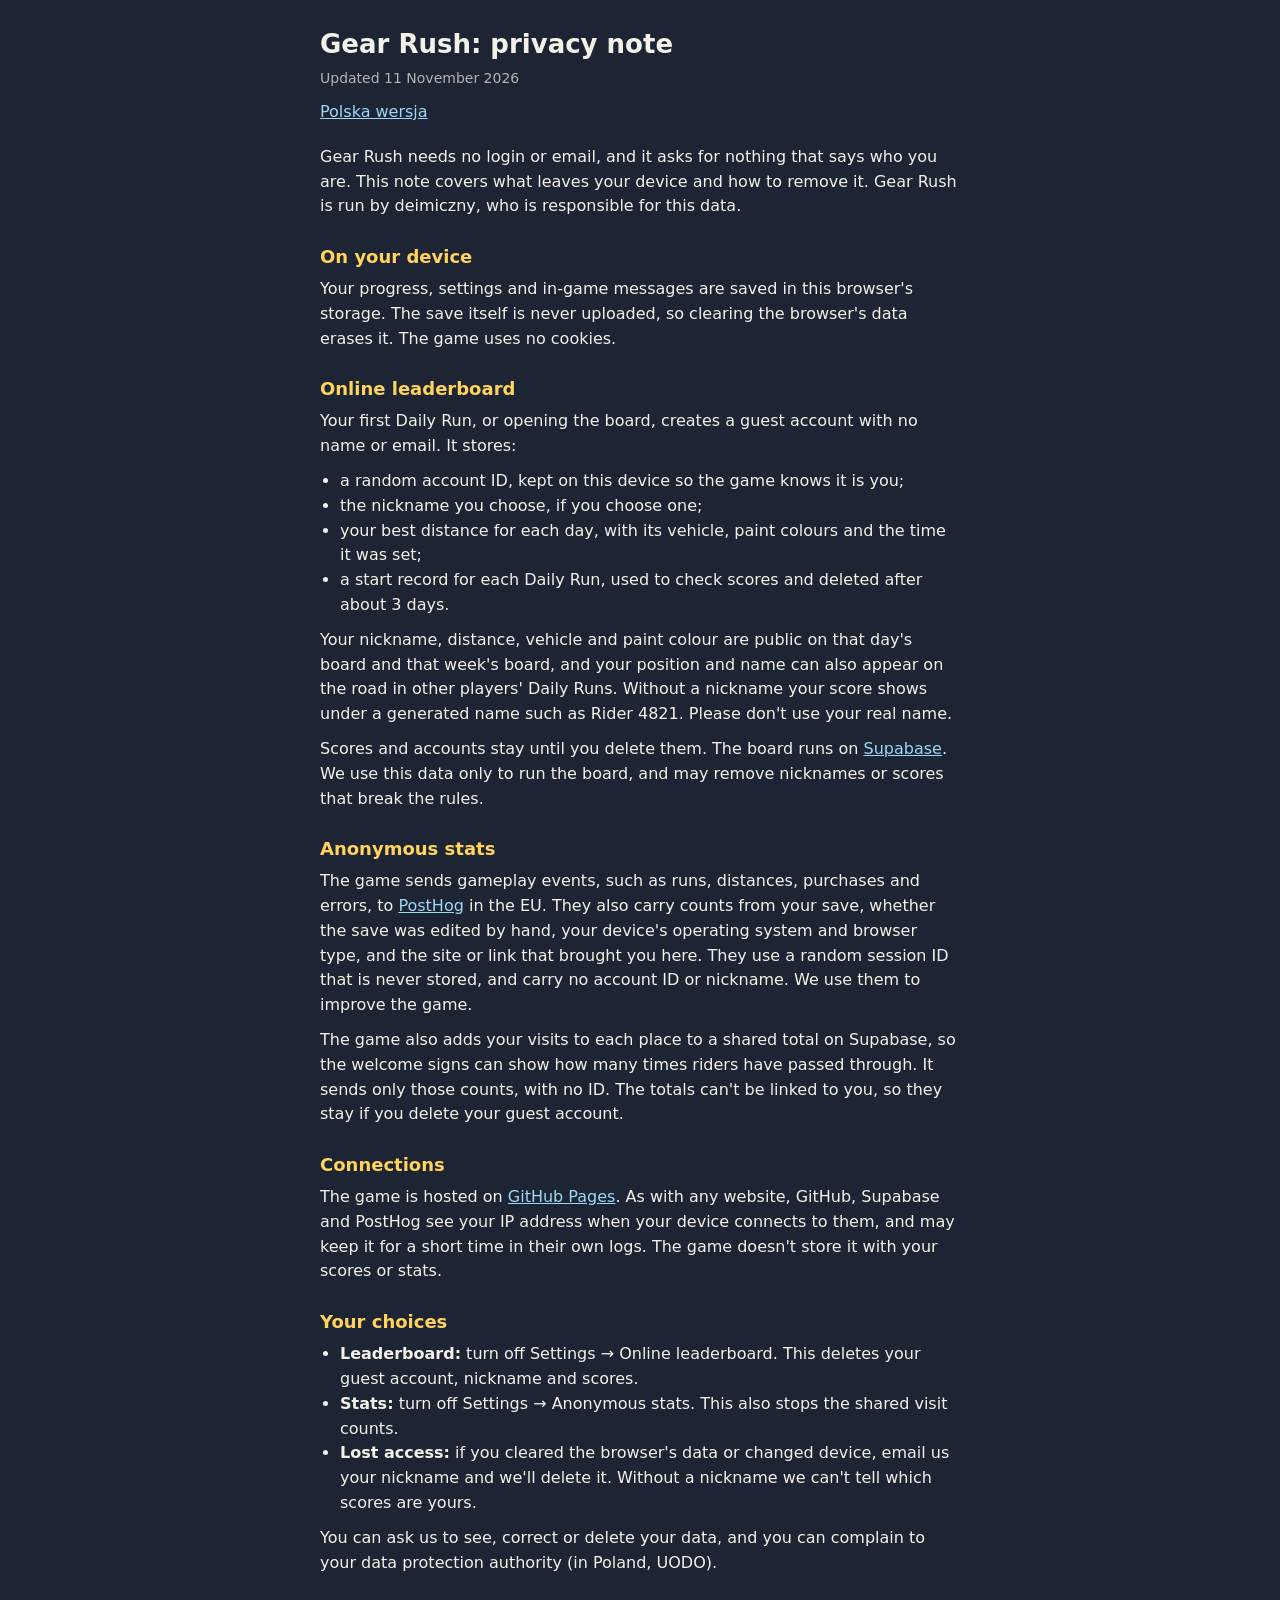
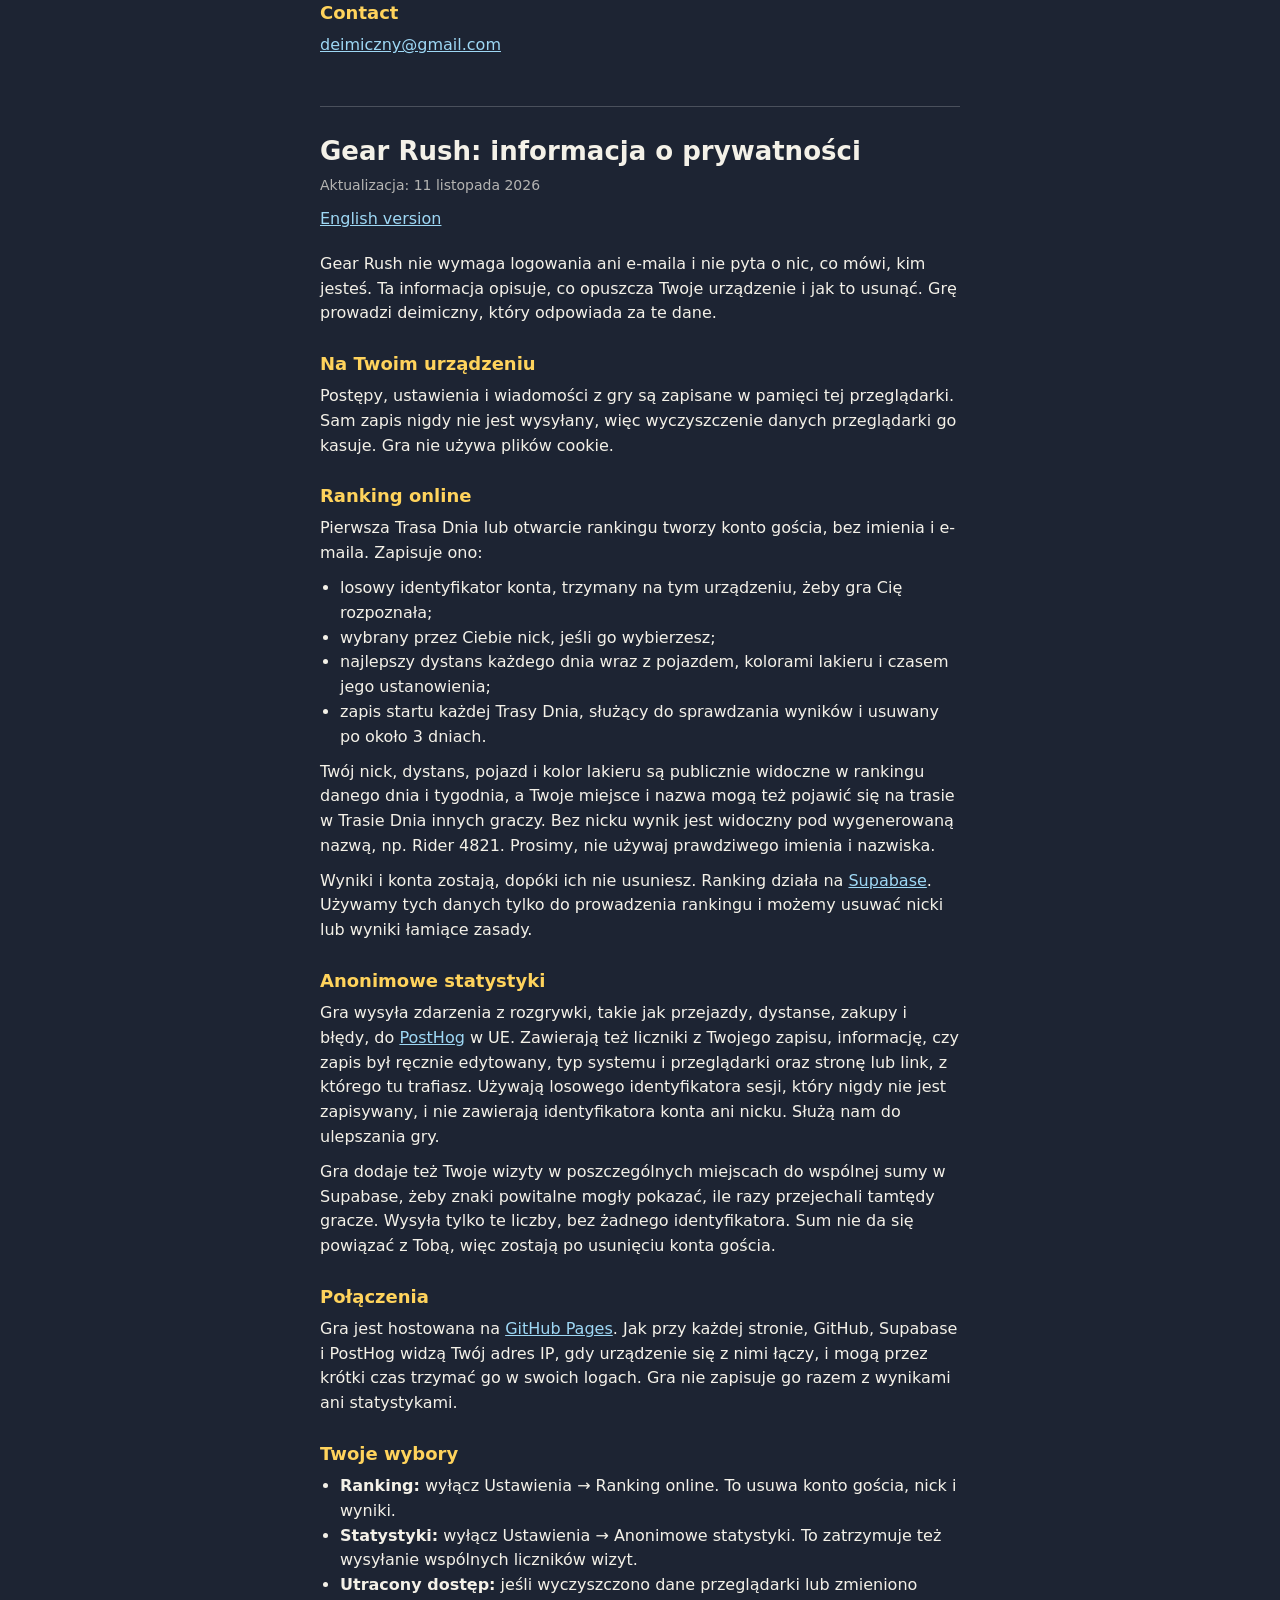
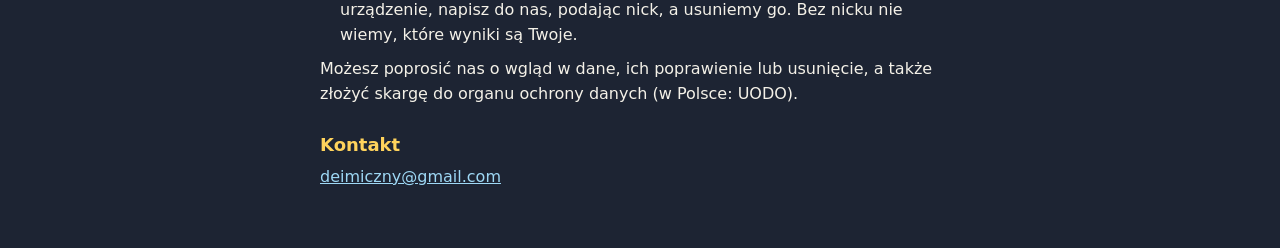
==== commit ff6052d3: "Deploy Gear Rush 0.31.1 (8e6d317)" ====
--- a/privacy.html
+++ b/privacy.html
@@ -23,9 +23,9 @@
     <main>
       <section id="en" lang="en">
         <h1>Gear Rush: privacy note</h1>
-        <p class="meta">Updated 1 November 2026</p>
+        <p class="meta">Updated 11 November 2026</p>
         <p class="lang"><a href="#pl">Polska wersja</a></p>
-        <p>Gear Rush needs no login or email, and it asks for nothing that says who you are. This note covers what leaves your device and how to remove it. Gear Rush is run by Maciej Jagiello, who is responsible for this data.</p>
+        <p>Gear Rush needs no login or email, and it asks for nothing that says who you are. This note covers what leaves your device and how to remove it. Gear Rush is run by deimiczny, who is responsible for this data.</p>
 
         <h2>On your device</h2>
         <p>Your progress, settings and in-game messages are saved in this browser's storage. The save itself is never uploaded, so clearing the browser's data erases it. The game uses no cookies.</p>
@@ -57,14 +57,14 @@
         <p>You can ask us to see, correct or delete your data, and you can complain to your data protection authority (in Poland, UODO).</p>
 
         <h2>Contact</h2>
-        <p><a href="mailto:jagiello.maciek@gmail.com">jagiello.maciek@gmail.com</a></p>
+        <p><a href="mailto:deimiczny@gmail.com">deimiczny@gmail.com</a></p>
       </section>
 
       <section id="pl" lang="pl">
         <h1>Gear Rush: informacja o prywatności</h1>
-        <p class="meta">Aktualizacja: 1 listopada 2026</p>
+        <p class="meta">Aktualizacja: 11 listopada 2026</p>
         <p class="lang"><a href="#en">English version</a></p>
-        <p>Gear Rush nie wymaga logowania ani e-maila i nie pyta o nic, co mówi, kim jesteś. Ta informacja opisuje, co opuszcza Twoje urządzenie i jak to usunąć. Grę prowadzi Maciej Jagiello, który odpowiada za te dane.</p>
+        <p>Gear Rush nie wymaga logowania ani e-maila i nie pyta o nic, co mówi, kim jesteś. Ta informacja opisuje, co opuszcza Twoje urządzenie i jak to usunąć. Grę prowadzi deimiczny, który odpowiada za te dane.</p>
 
         <h2>Na Twoim urządzeniu</h2>
         <p>Postępy, ustawienia i wiadomości z gry są zapisane w pamięci tej przeglądarki. Sam zapis nigdy nie jest wysyłany, więc wyczyszczenie danych przeglądarki go kasuje. Gra nie używa plików cookie.</p>
@@ -96,7 +96,7 @@
         <p>Możesz poprosić nas o wgląd w dane, ich poprawienie lub usunięcie, a także złożyć skargę do organu ochrony danych (w Polsce: UODO).</p>
 
         <h2>Kontakt</h2>
-        <p><a href="mailto:jagiello.maciek@gmail.com">jagiello.maciek@gmail.com</a></p>
+        <p><a href="mailto:deimiczny@gmail.com">deimiczny@gmail.com</a></p>
       </section>
     </main>
   </body>
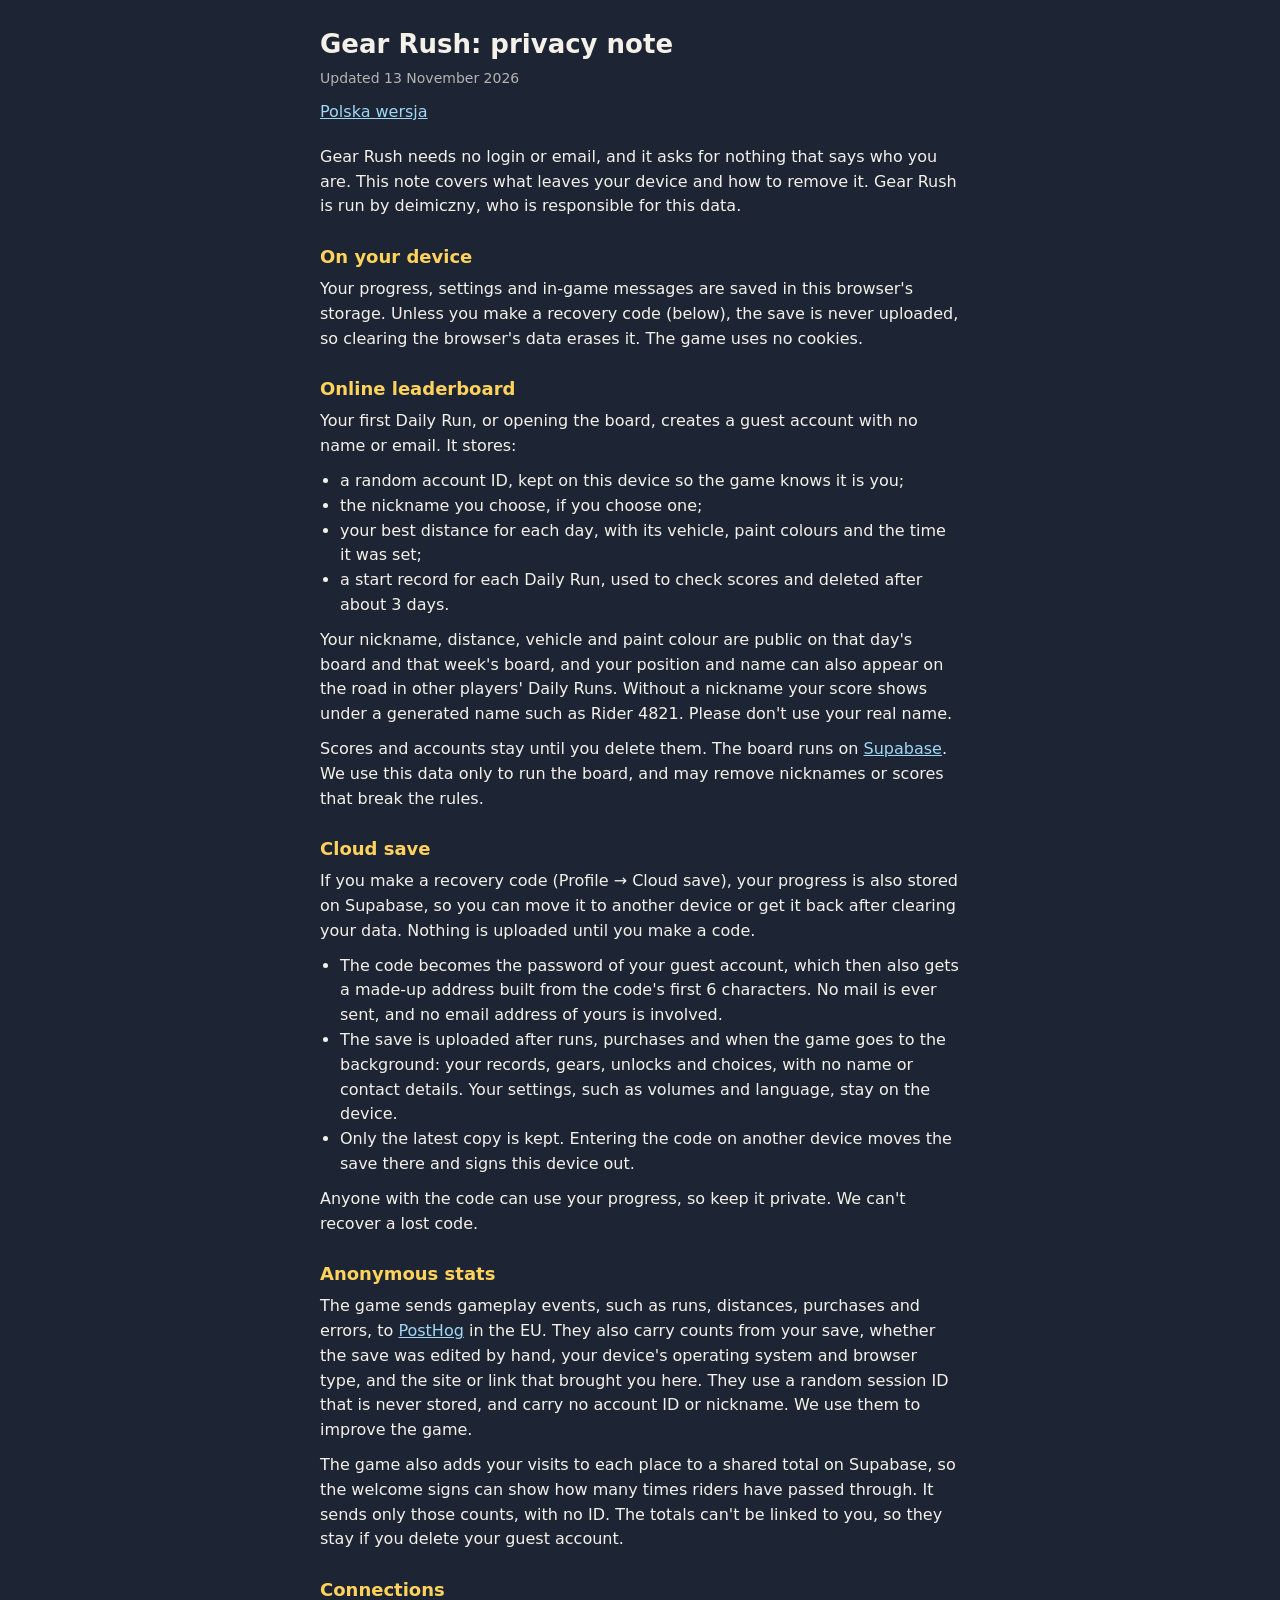
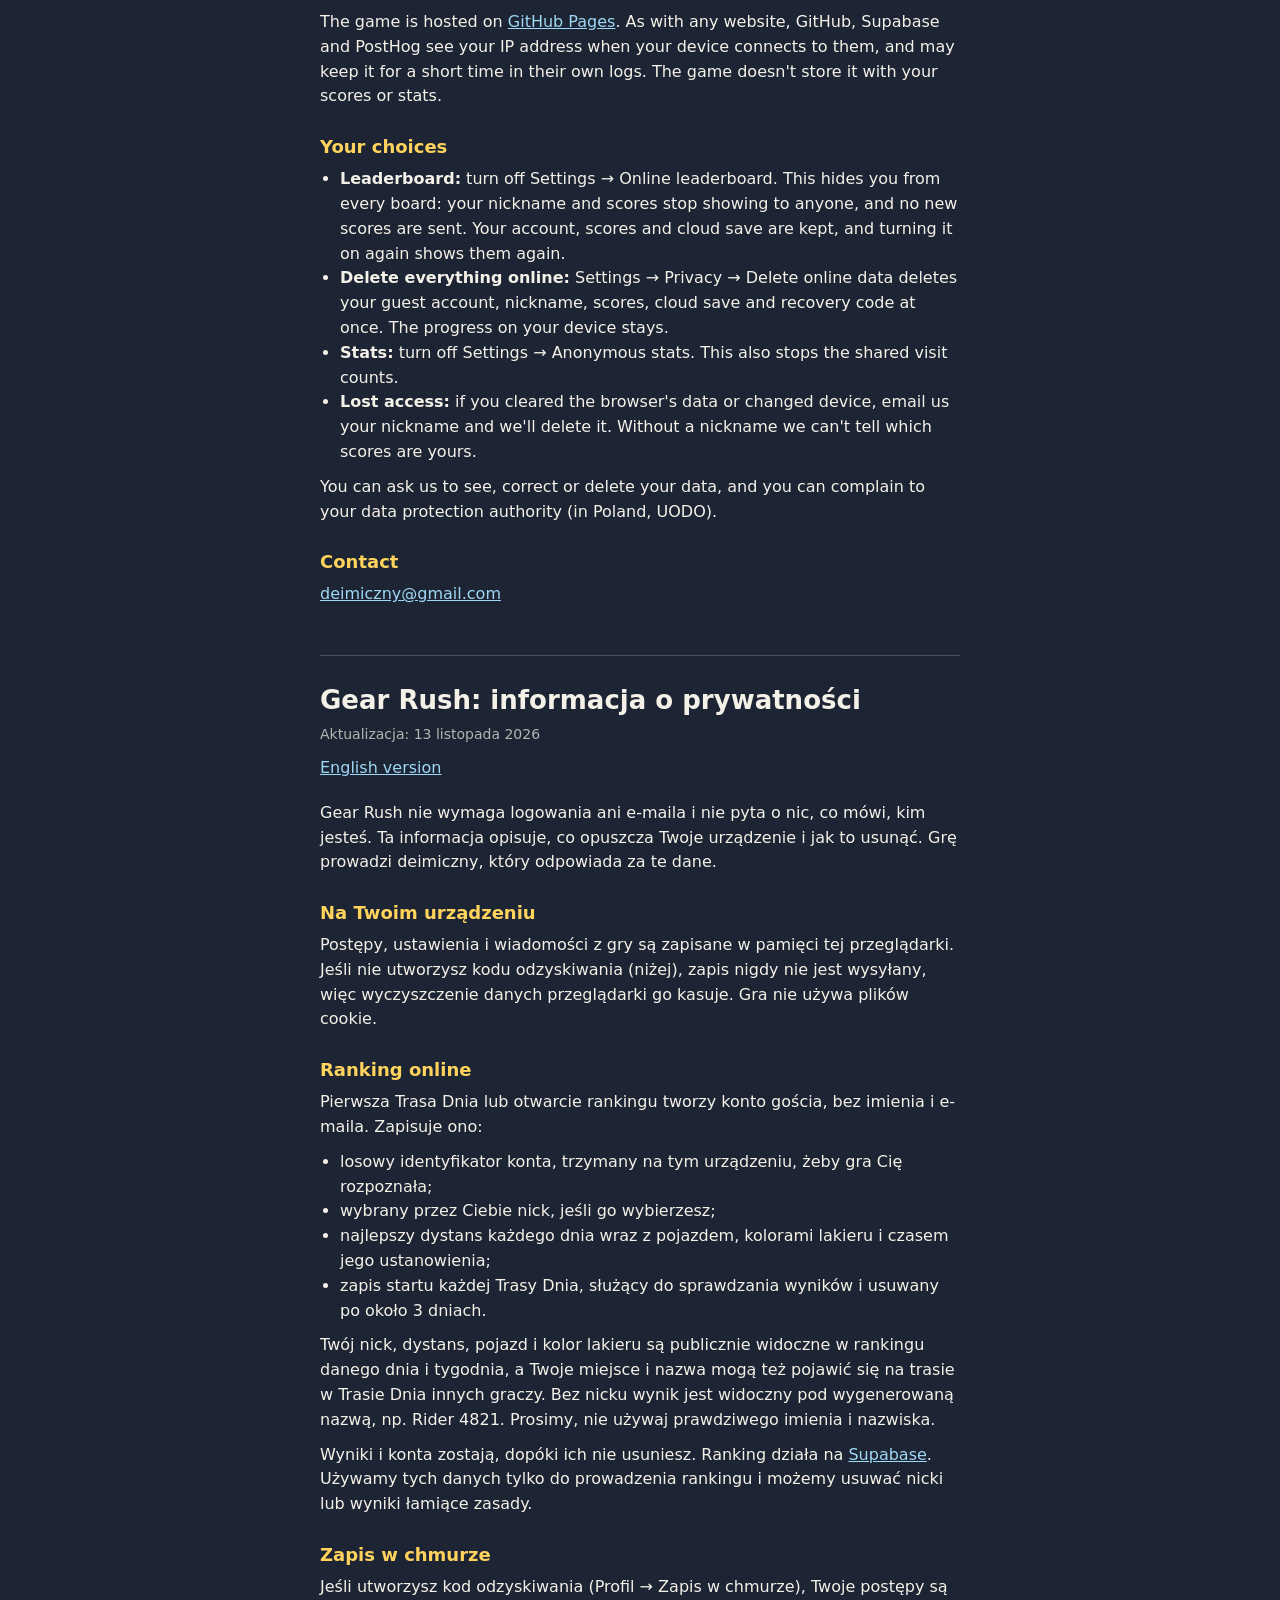
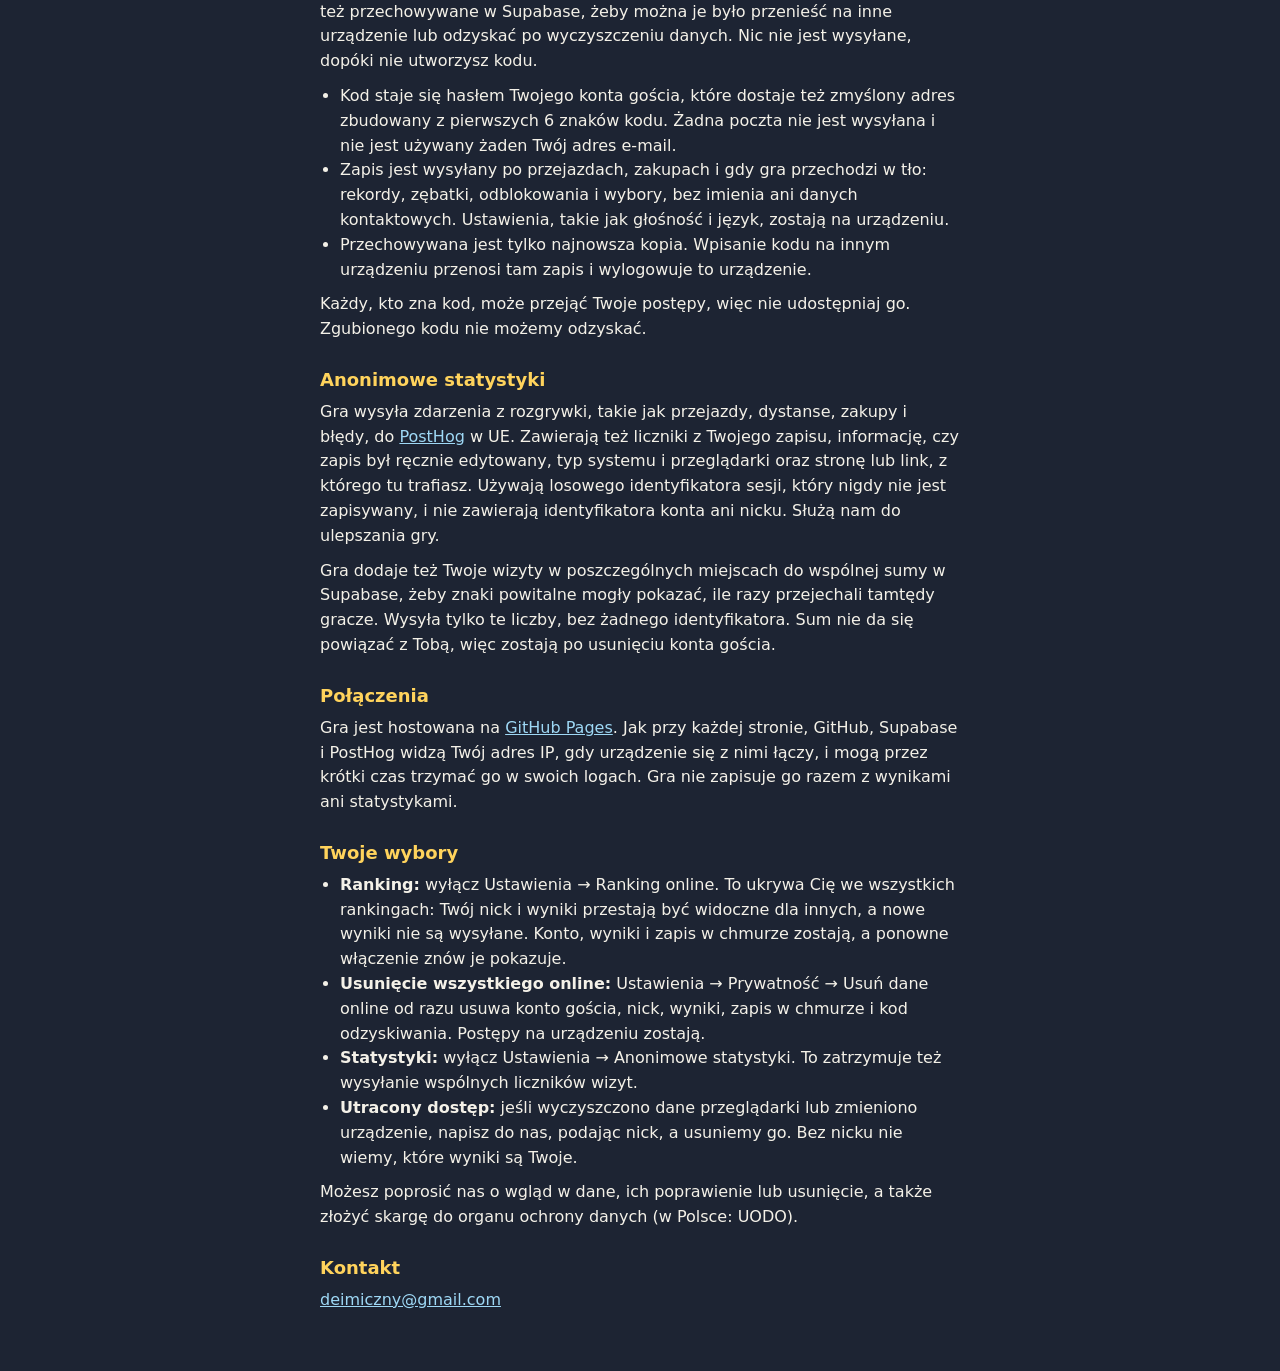
==== commit e7cc8770: "Deploy Gear Rush 0.33.0 (5c63523)" ====
--- a/privacy.html
+++ b/privacy.html
@@ -23,12 +23,12 @@
     <main>
       <section id="en" lang="en">
         <h1>Gear Rush: privacy note</h1>
-        <p class="meta">Updated 11 November 2026</p>
+        <p class="meta">Updated 13 November 2026</p>
         <p class="lang"><a href="#pl">Polska wersja</a></p>
         <p>Gear Rush needs no login or email, and it asks for nothing that says who you are. This note covers what leaves your device and how to remove it. Gear Rush is run by deimiczny, who is responsible for this data.</p>
 
         <h2>On your device</h2>
-        <p>Your progress, settings and in-game messages are saved in this browser's storage. The save itself is never uploaded, so clearing the browser's data erases it. The game uses no cookies.</p>
+        <p>Your progress, settings and in-game messages are saved in this browser's storage. Unless you make a recovery code (below), the save is never uploaded, so clearing the browser's data erases it. The game uses no cookies.</p>
 
         <h2>Online leaderboard</h2>
         <p>Your first Daily Run, or opening the board, creates a guest account with no name or email. It stores:</p>
@@ -41,6 +41,15 @@
         <p>Your nickname, distance, vehicle and paint colour are public on that day's board and that week's board, and your position and name can also appear on the road in other players' Daily Runs. Without a nickname your score shows under a generated name such as Rider 4821. Please don't use your real name.</p>
         <p>Scores and accounts stay until you delete them. The board runs on <a href="https://supabase.com/privacy">Supabase</a>. We use this data only to run the board, and may remove nicknames or scores that break the rules.</p>
 
+        <h2>Cloud save</h2>
+        <p>If you make a recovery code (Profile → Cloud save), your progress is also stored on Supabase, so you can move it to another device or get it back after clearing your data. Nothing is uploaded until you make a code.</p>
+        <ul>
+          <li>The code becomes the password of your guest account, which then also gets a made-up address built from the code's first 6 characters. No mail is ever sent, and no email address of yours is involved.</li>
+          <li>The save is uploaded after runs, purchases and when the game goes to the background: your records, gears, unlocks and choices, with no name or contact details. Your settings, such as volumes and language, stay on the device.</li>
+          <li>Only the latest copy is kept. Entering the code on another device moves the save there and signs this device out.</li>
+        </ul>
+        <p>Anyone with the code can use your progress, so keep it private. We can't recover a lost code.</p>
+
         <h2>Anonymous stats</h2>
         <p>The game sends gameplay events, such as runs, distances, purchases and errors, to <a href="https://posthog.com/privacy">PostHog</a> in the EU. They also carry counts from your save, whether the save was edited by hand, your device's operating system and browser type, and the site or link that brought you here. They use a random session ID that is never stored, and carry no account ID or nickname. We use them to improve the game.</p>
         <p>The game also adds your visits to each place to a shared total on Supabase, so the welcome signs can show how many times riders have passed through. It sends only those counts, with no ID. The totals can't be linked to you, so they stay if you delete your guest account.</p>
@@ -50,7 +59,8 @@
 
         <h2>Your choices</h2>
         <ul>
-          <li><strong>Leaderboard:</strong> turn off Settings → Online leaderboard. This deletes your guest account, nickname and scores.</li>
+          <li><strong>Leaderboard:</strong> turn off Settings → Online leaderboard. This hides you from every board: your nickname and scores stop showing to anyone, and no new scores are sent. Your account, scores and cloud save are kept, and turning it on again shows them again.</li>
+          <li><strong>Delete everything online:</strong> Settings → Privacy → Delete online data deletes your guest account, nickname, scores, cloud save and recovery code at once. The progress on your device stays.</li>
           <li><strong>Stats:</strong> turn off Settings → Anonymous stats. This also stops the shared visit counts.</li>
           <li><strong>Lost access:</strong> if you cleared the browser's data or changed device, email us your nickname and we'll delete it. Without a nickname we can't tell which scores are yours.</li>
         </ul>
@@ -62,12 +72,12 @@
 
       <section id="pl" lang="pl">
         <h1>Gear Rush: informacja o prywatności</h1>
-        <p class="meta">Aktualizacja: 11 listopada 2026</p>
+        <p class="meta">Aktualizacja: 13 listopada 2026</p>
         <p class="lang"><a href="#en">English version</a></p>
         <p>Gear Rush nie wymaga logowania ani e-maila i nie pyta o nic, co mówi, kim jesteś. Ta informacja opisuje, co opuszcza Twoje urządzenie i jak to usunąć. Grę prowadzi deimiczny, który odpowiada za te dane.</p>
 
         <h2>Na Twoim urządzeniu</h2>
-        <p>Postępy, ustawienia i wiadomości z gry są zapisane w pamięci tej przeglądarki. Sam zapis nigdy nie jest wysyłany, więc wyczyszczenie danych przeglądarki go kasuje. Gra nie używa plików cookie.</p>
+        <p>Postępy, ustawienia i wiadomości z gry są zapisane w pamięci tej przeglądarki. Jeśli nie utworzysz kodu odzyskiwania (niżej), zapis nigdy nie jest wysyłany, więc wyczyszczenie danych przeglądarki go kasuje. Gra nie używa plików cookie.</p>
 
         <h2>Ranking online</h2>
         <p>Pierwsza Trasa Dnia lub otwarcie rankingu tworzy konto gościa, bez imienia i e-maila. Zapisuje ono:</p>
@@ -80,6 +90,15 @@
         <p>Twój nick, dystans, pojazd i kolor lakieru są publicznie widoczne w rankingu danego dnia i tygodnia, a Twoje miejsce i nazwa mogą też pojawić się na trasie w Trasie Dnia innych graczy. Bez nicku wynik jest widoczny pod wygenerowaną nazwą, np. Rider 4821. Prosimy, nie używaj prawdziwego imienia i nazwiska.</p>
         <p>Wyniki i konta zostają, dopóki ich nie usuniesz. Ranking działa na <a href="https://supabase.com/privacy">Supabase</a>. Używamy tych danych tylko do prowadzenia rankingu i możemy usuwać nicki lub wyniki łamiące zasady.</p>
 
+        <h2>Zapis w chmurze</h2>
+        <p>Jeśli utworzysz kod odzyskiwania (Profil → Zapis w chmurze), Twoje postępy są też przechowywane w Supabase, żeby można je było przenieść na inne urządzenie lub odzyskać po wyczyszczeniu danych. Nic nie jest wysyłane, dopóki nie utworzysz kodu.</p>
+        <ul>
+          <li>Kod staje się hasłem Twojego konta gościa, które dostaje też zmyślony adres zbudowany z pierwszych 6 znaków kodu. Żadna poczta nie jest wysyłana i nie jest używany żaden Twój adres e-mail.</li>
+          <li>Zapis jest wysyłany po przejazdach, zakupach i gdy gra przechodzi w tło: rekordy, zębatki, odblokowania i wybory, bez imienia ani danych kontaktowych. Ustawienia, takie jak głośność i język, zostają na urządzeniu.</li>
+          <li>Przechowywana jest tylko najnowsza kopia. Wpisanie kodu na innym urządzeniu przenosi tam zapis i wylogowuje to urządzenie.</li>
+        </ul>
+        <p>Każdy, kto zna kod, może przejąć Twoje postępy, więc nie udostępniaj go. Zgubionego kodu nie możemy odzyskać.</p>
+
         <h2>Anonimowe statystyki</h2>
         <p>Gra wysyła zdarzenia z rozgrywki, takie jak przejazdy, dystanse, zakupy i błędy, do <a href="https://posthog.com/privacy">PostHog</a> w UE. Zawierają też liczniki z Twojego zapisu, informację, czy zapis był ręcznie edytowany, typ systemu i przeglądarki oraz stronę lub link, z którego tu trafiasz. Używają losowego identyfikatora sesji, który nigdy nie jest zapisywany, i nie zawierają identyfikatora konta ani nicku. Służą nam do ulepszania gry.</p>
         <p>Gra dodaje też Twoje wizyty w poszczególnych miejscach do wspólnej sumy w Supabase, żeby znaki powitalne mogły pokazać, ile razy przejechali tamtędy gracze. Wysyła tylko te liczby, bez żadnego identyfikatora. Sum nie da się powiązać z Tobą, więc zostają po usunięciu konta gościa.</p>
@@ -89,7 +108,8 @@
 
         <h2>Twoje wybory</h2>
         <ul>
-          <li><strong>Ranking:</strong> wyłącz Ustawienia → Ranking online. To usuwa konto gościa, nick i wyniki.</li>
+          <li><strong>Ranking:</strong> wyłącz Ustawienia → Ranking online. To ukrywa Cię we wszystkich rankingach: Twój nick i wyniki przestają być widoczne dla innych, a nowe wyniki nie są wysyłane. Konto, wyniki i zapis w chmurze zostają, a ponowne włączenie znów je pokazuje.</li>
+          <li><strong>Usunięcie wszystkiego online:</strong> Ustawienia → Prywatność → Usuń dane online od razu usuwa konto gościa, nick, wyniki, zapis w chmurze i kod odzyskiwania. Postępy na urządzeniu zostają.</li>
           <li><strong>Statystyki:</strong> wyłącz Ustawienia → Anonimowe statystyki. To zatrzymuje też wysyłanie wspólnych liczników wizyt.</li>
           <li><strong>Utracony dostęp:</strong> jeśli wyczyszczono dane przeglądarki lub zmieniono urządzenie, napisz do nas, podając nick, a usuniemy go. Bez nicku nie wiemy, które wyniki są Twoje.</li>
         </ul>
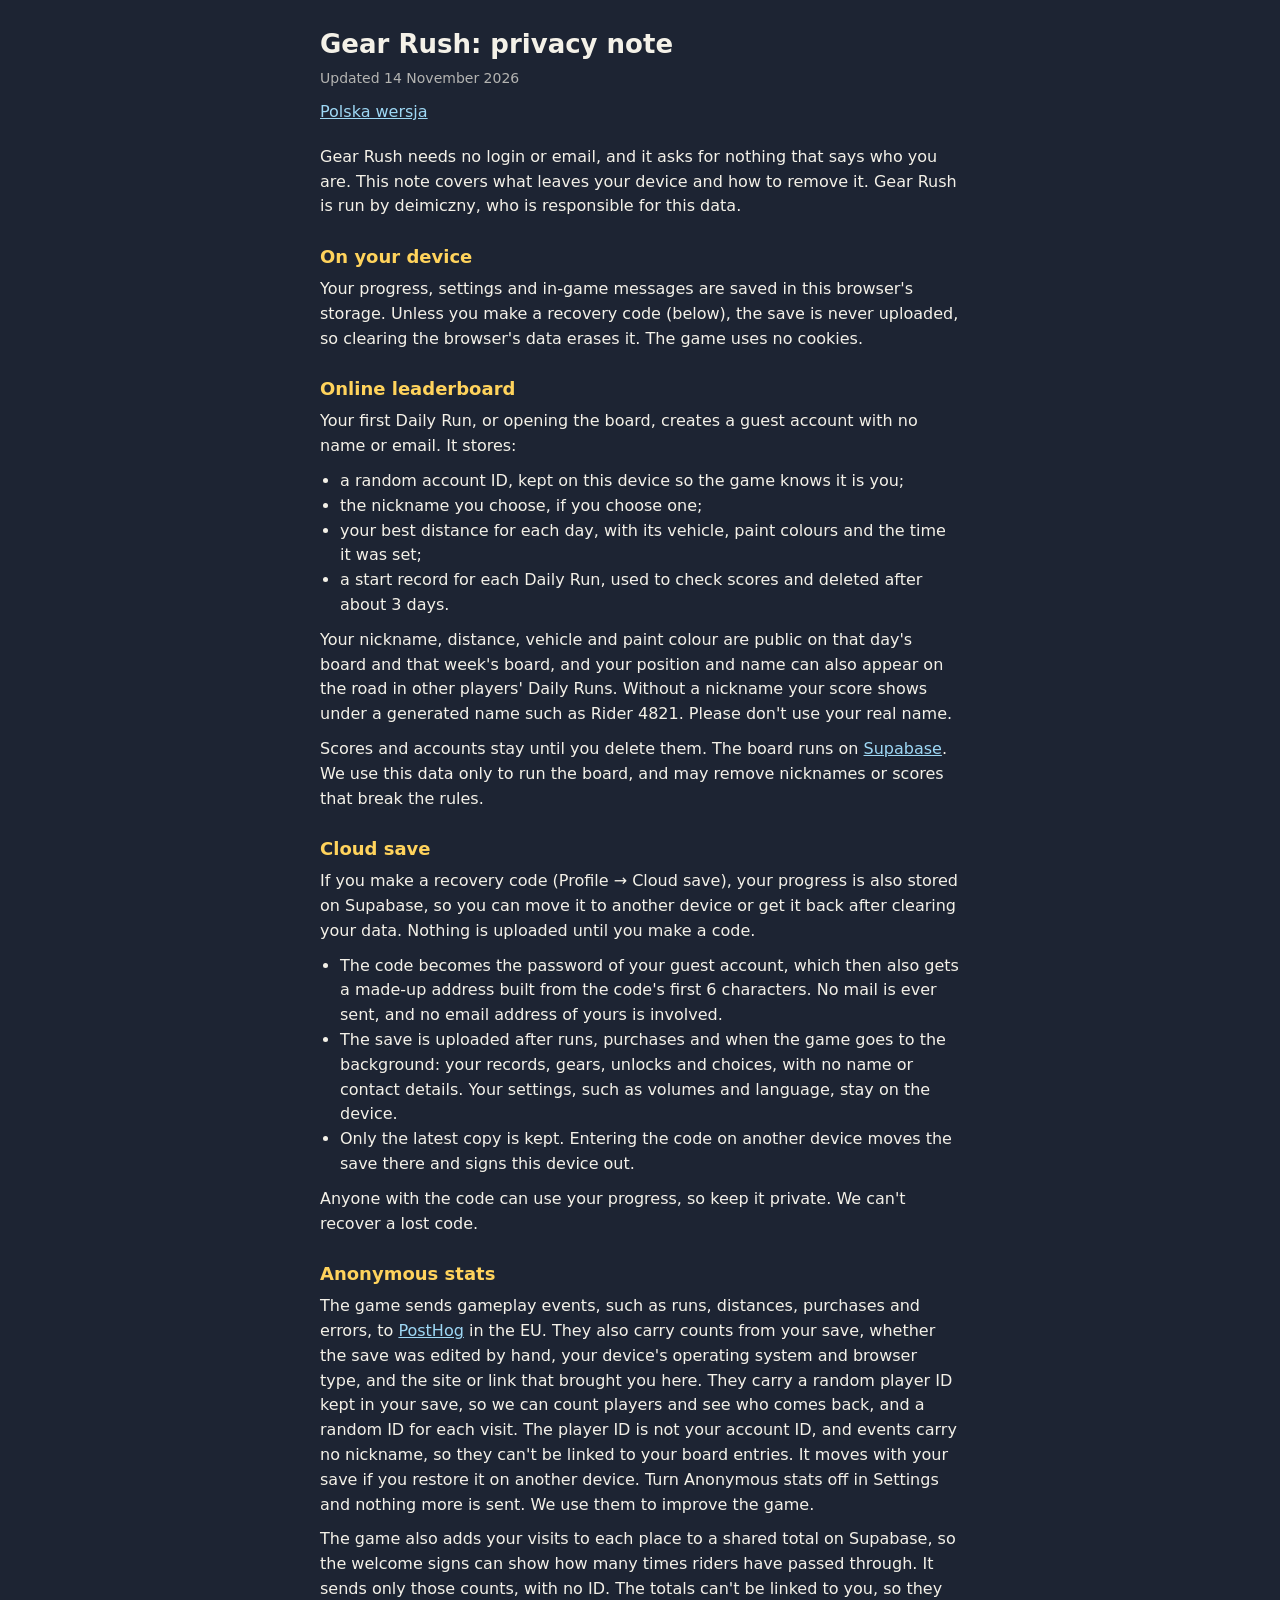
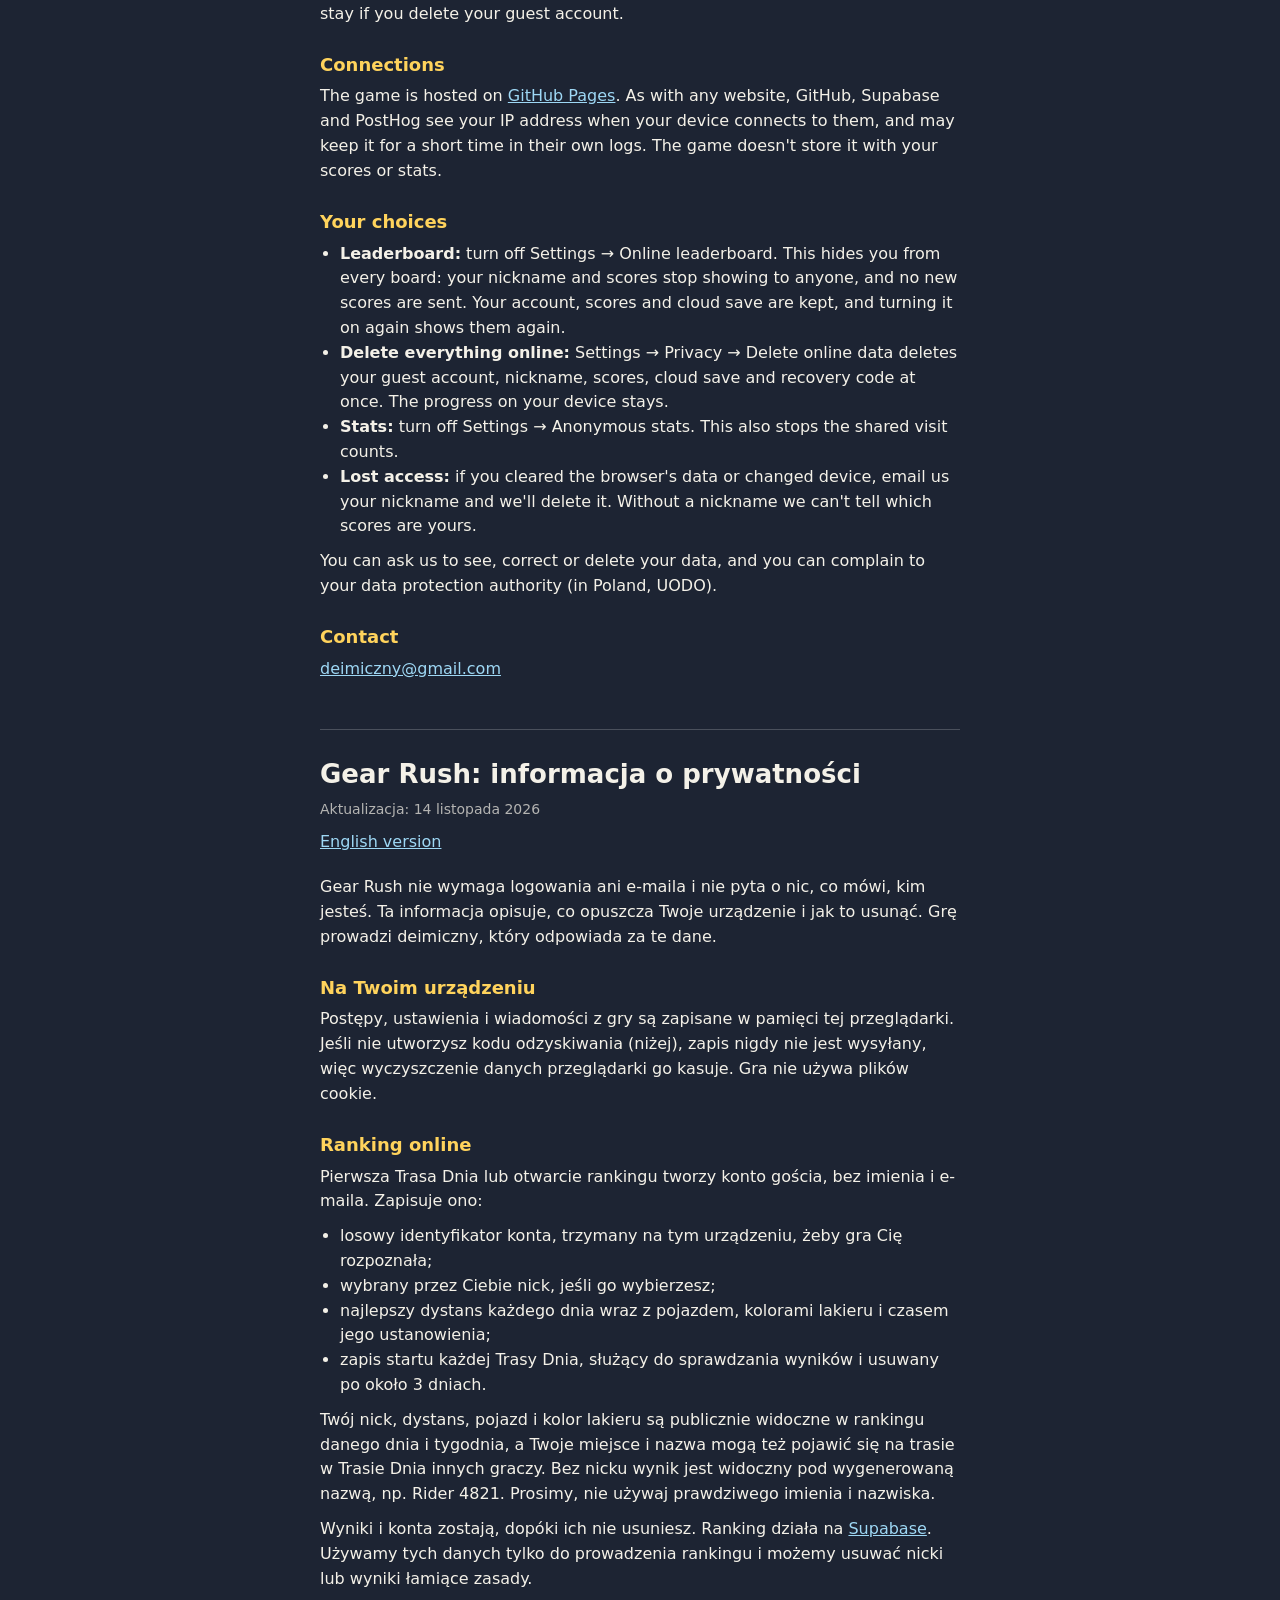
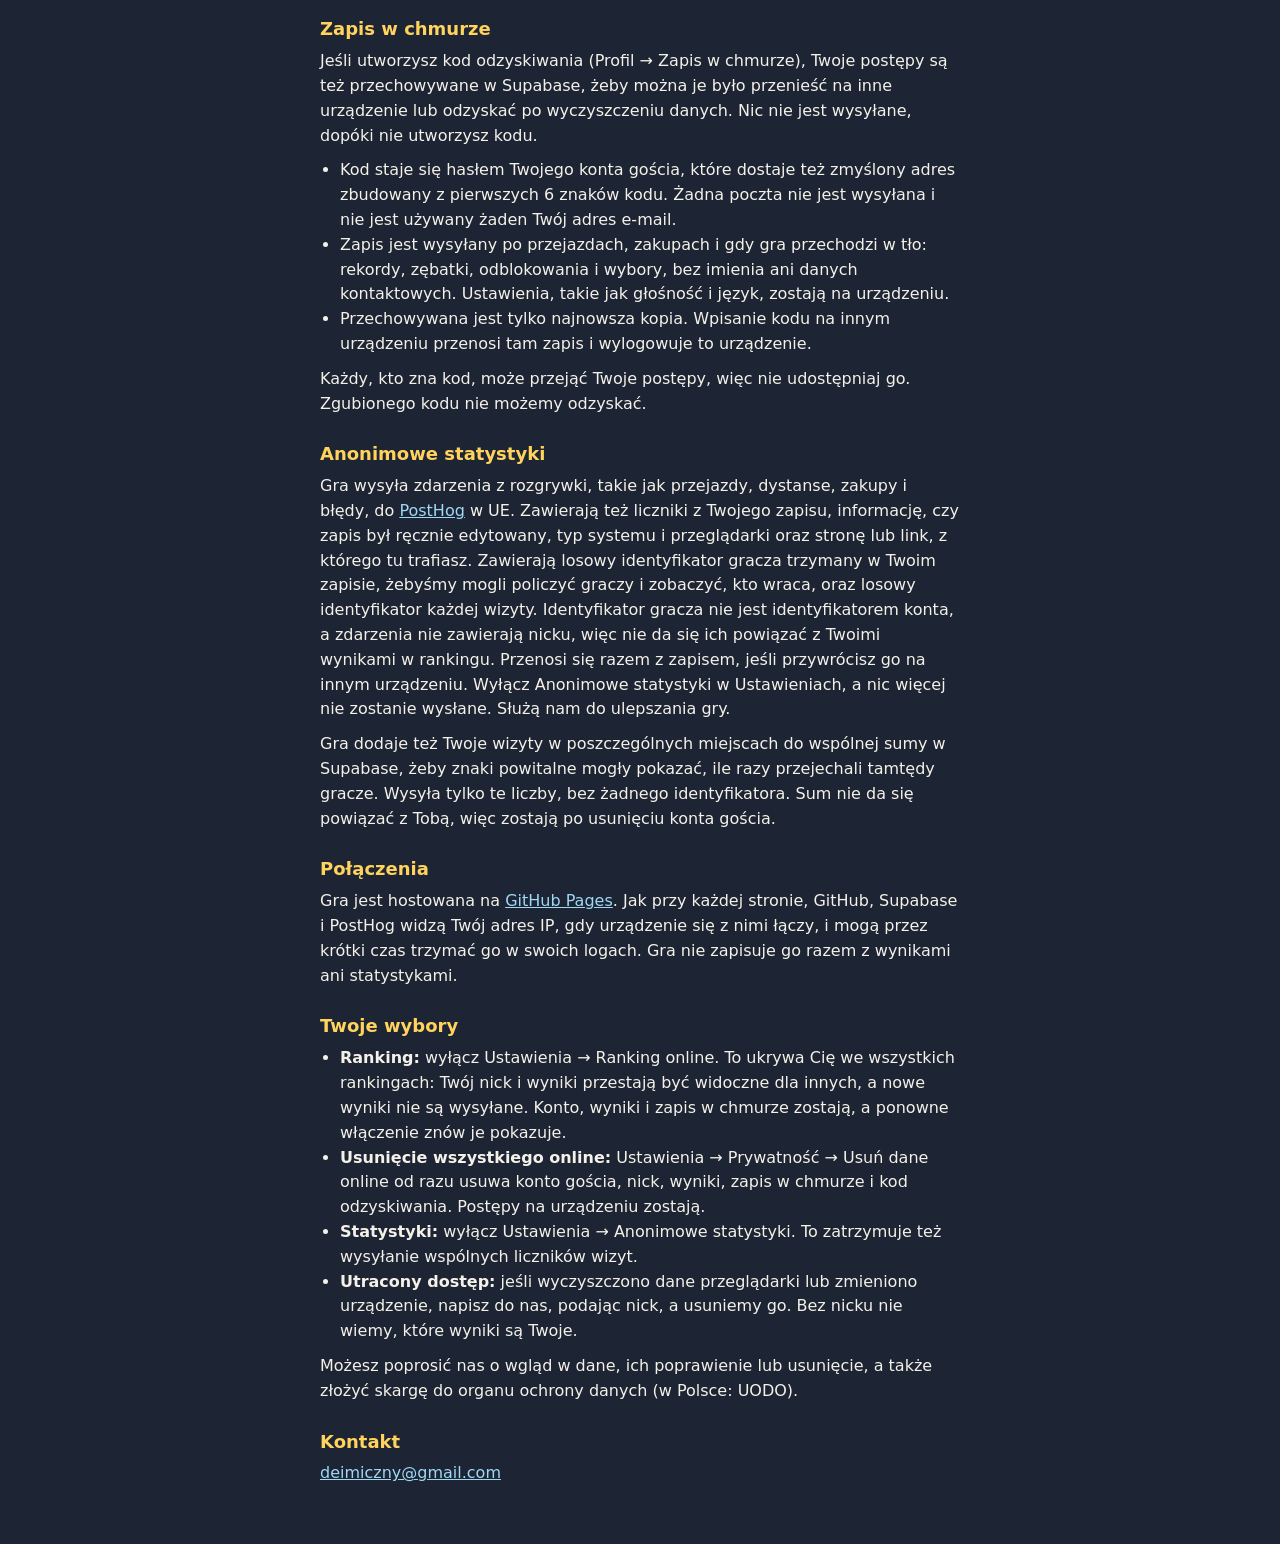
==== commit b59482f5: "Deploy Gear Rush 0.35.0 (e4bcf74)" ====
--- a/privacy.html
+++ b/privacy.html
@@ -23,7 +23,7 @@
     <main>
       <section id="en" lang="en">
         <h1>Gear Rush: privacy note</h1>
-        <p class="meta">Updated 13 November 2026</p>
+        <p class="meta">Updated 14 November 2026</p>
         <p class="lang"><a href="#pl">Polska wersja</a></p>
         <p>Gear Rush needs no login or email, and it asks for nothing that says who you are. This note covers what leaves your device and how to remove it. Gear Rush is run by deimiczny, who is responsible for this data.</p>
 
@@ -51,7 +51,7 @@
         <p>Anyone with the code can use your progress, so keep it private. We can't recover a lost code.</p>
 
         <h2>Anonymous stats</h2>
-        <p>The game sends gameplay events, such as runs, distances, purchases and errors, to <a href="https://posthog.com/privacy">PostHog</a> in the EU. They also carry counts from your save, whether the save was edited by hand, your device's operating system and browser type, and the site or link that brought you here. They use a random session ID that is never stored, and carry no account ID or nickname. We use them to improve the game.</p>
+        <p>The game sends gameplay events, such as runs, distances, purchases and errors, to <a href="https://posthog.com/privacy">PostHog</a> in the EU. They also carry counts from your save, whether the save was edited by hand, your device's operating system and browser type, and the site or link that brought you here. They carry a random player ID kept in your save, so we can count players and see who comes back, and a random ID for each visit. The player ID is not your account ID, and events carry no nickname, so they can't be linked to your board entries. It moves with your save if you restore it on another device. Turn Anonymous stats off in Settings and nothing more is sent. We use them to improve the game.</p>
         <p>The game also adds your visits to each place to a shared total on Supabase, so the welcome signs can show how many times riders have passed through. It sends only those counts, with no ID. The totals can't be linked to you, so they stay if you delete your guest account.</p>
 
         <h2>Connections</h2>
@@ -72,7 +72,7 @@
 
       <section id="pl" lang="pl">
         <h1>Gear Rush: informacja o prywatności</h1>
-        <p class="meta">Aktualizacja: 13 listopada 2026</p>
+        <p class="meta">Aktualizacja: 14 listopada 2026</p>
         <p class="lang"><a href="#en">English version</a></p>
         <p>Gear Rush nie wymaga logowania ani e-maila i nie pyta o nic, co mówi, kim jesteś. Ta informacja opisuje, co opuszcza Twoje urządzenie i jak to usunąć. Grę prowadzi deimiczny, który odpowiada za te dane.</p>
 
@@ -100,7 +100,7 @@
         <p>Każdy, kto zna kod, może przejąć Twoje postępy, więc nie udostępniaj go. Zgubionego kodu nie możemy odzyskać.</p>
 
         <h2>Anonimowe statystyki</h2>
-        <p>Gra wysyła zdarzenia z rozgrywki, takie jak przejazdy, dystanse, zakupy i błędy, do <a href="https://posthog.com/privacy">PostHog</a> w UE. Zawierają też liczniki z Twojego zapisu, informację, czy zapis był ręcznie edytowany, typ systemu i przeglądarki oraz stronę lub link, z którego tu trafiasz. Używają losowego identyfikatora sesji, który nigdy nie jest zapisywany, i nie zawierają identyfikatora konta ani nicku. Służą nam do ulepszania gry.</p>
+        <p>Gra wysyła zdarzenia z rozgrywki, takie jak przejazdy, dystanse, zakupy i błędy, do <a href="https://posthog.com/privacy">PostHog</a> w UE. Zawierają też liczniki z Twojego zapisu, informację, czy zapis był ręcznie edytowany, typ systemu i przeglądarki oraz stronę lub link, z którego tu trafiasz. Zawierają losowy identyfikator gracza trzymany w Twoim zapisie, żebyśmy mogli policzyć graczy i zobaczyć, kto wraca, oraz losowy identyfikator każdej wizyty. Identyfikator gracza nie jest identyfikatorem konta, a zdarzenia nie zawierają nicku, więc nie da się ich powiązać z Twoimi wynikami w rankingu. Przenosi się razem z zapisem, jeśli przywrócisz go na innym urządzeniu. Wyłącz Anonimowe statystyki w Ustawieniach, a nic więcej nie zostanie wysłane. Służą nam do ulepszania gry.</p>
         <p>Gra dodaje też Twoje wizyty w poszczególnych miejscach do wspólnej sumy w Supabase, żeby znaki powitalne mogły pokazać, ile razy przejechali tamtędy gracze. Wysyła tylko te liczby, bez żadnego identyfikatora. Sum nie da się powiązać z Tobą, więc zostają po usunięciu konta gościa.</p>
 
         <h2>Połączenia</h2>
